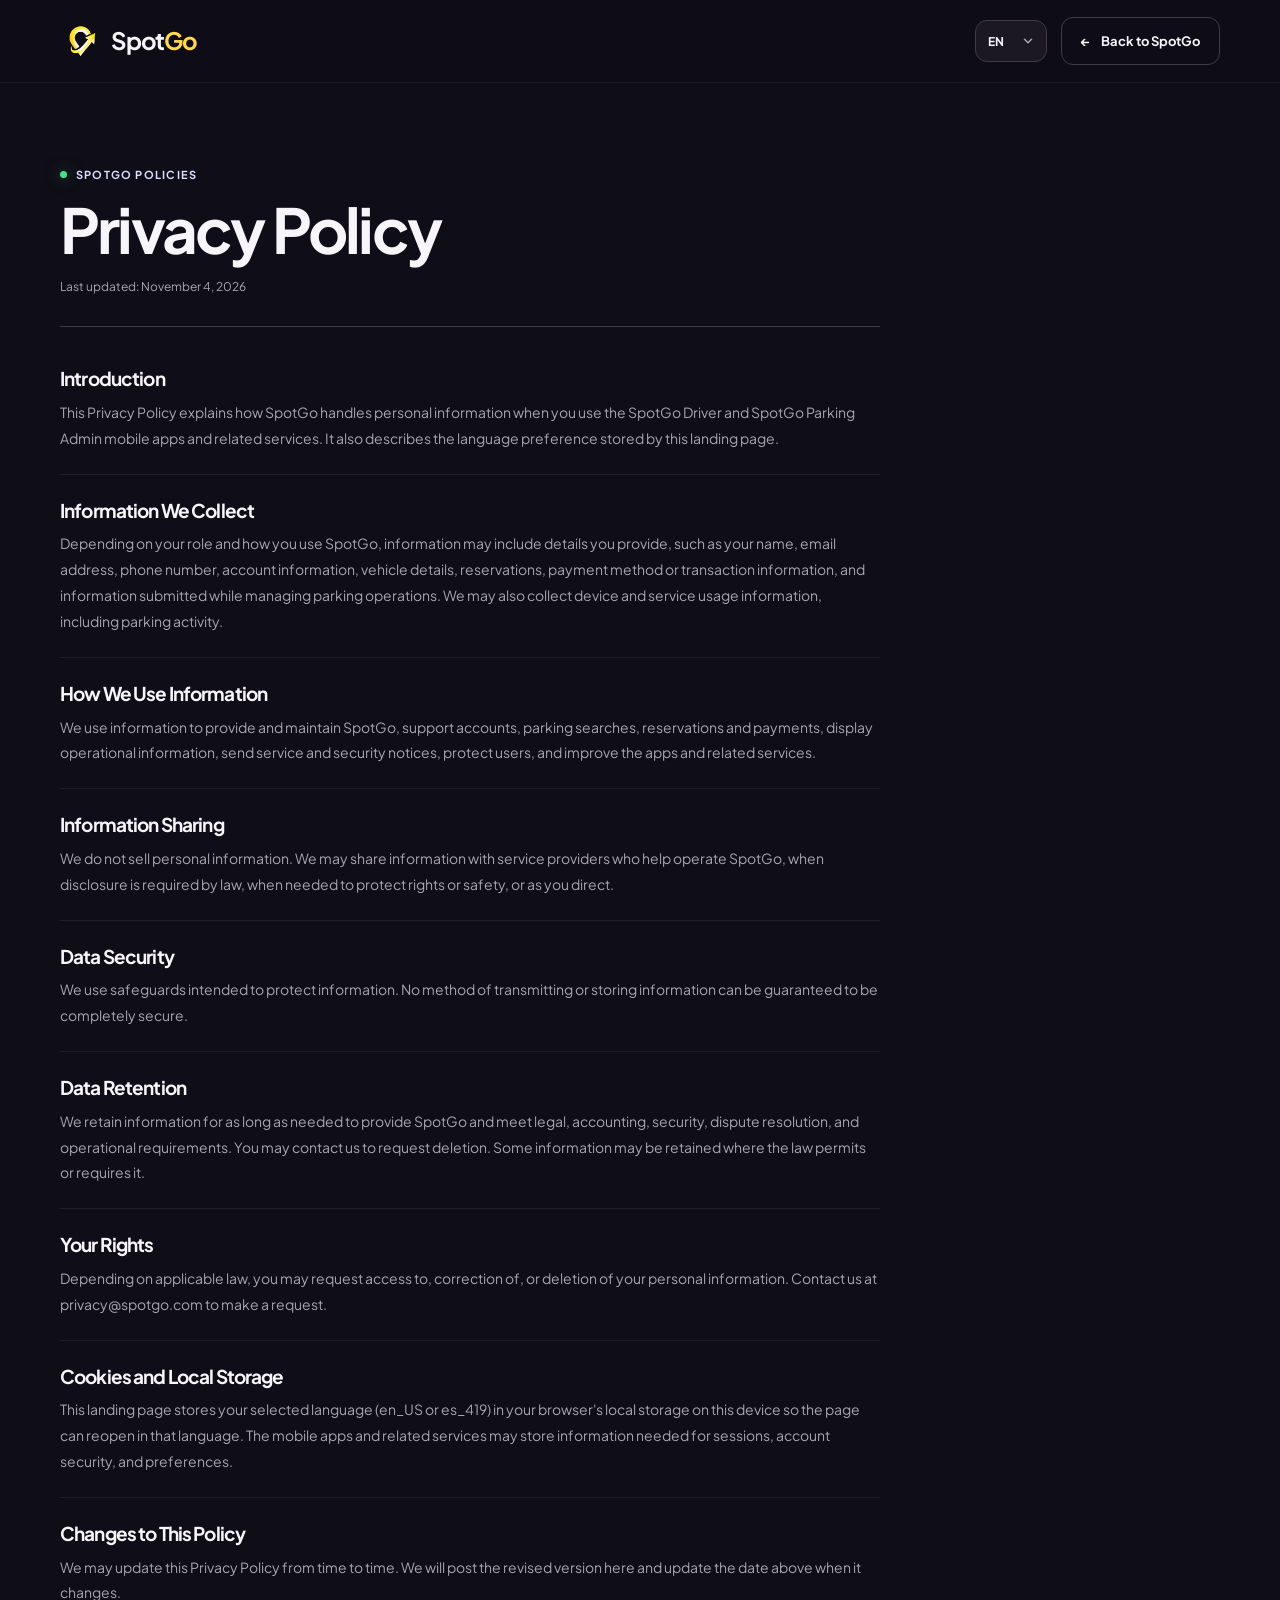
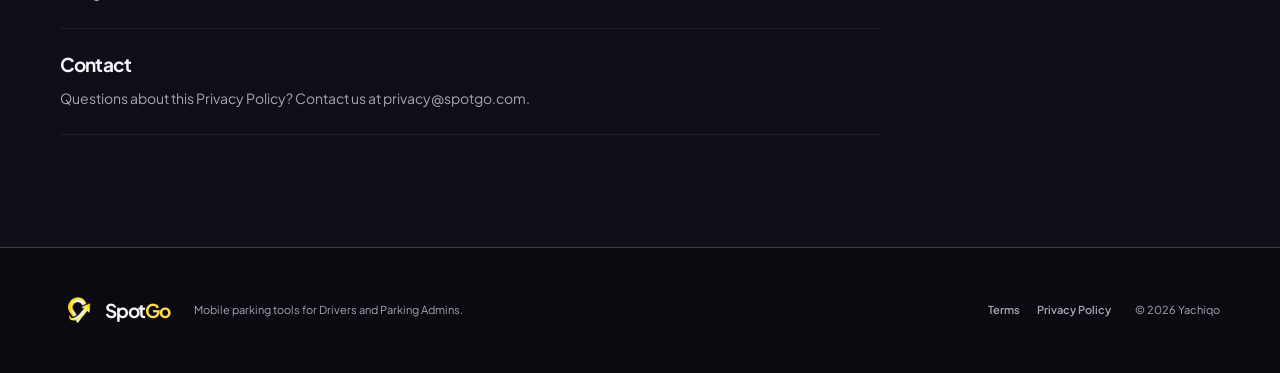
==== privacy-policy/index.html @ d6d94705 "feat: redesign SpotGo Landing Page for mobile apps" ====
<!doctype html>
<html lang="en-US" data-site-root="../" data-page-title="privacy.pageTitle" data-page-description="privacy.description">
  <head>
    <meta charset="UTF-8" />
    <meta name="viewport" content="width=device-width, initial-scale=1.0" />
    <meta name="theme-color" content="#0f0d17" />
    <meta name="description" content="Learn how SpotGo handles personal information across its mobile apps and landing page." />
    <title>SpotGo · Privacy Policy</title>
    <link rel="icon" type="image/png" href="../assets/spotgo-logo-w-bg.png" />
    <link rel="stylesheet" href="../styles.css" />
    <script src="../main.js" defer></script>
  </head>
  <body>
    <header class="site-header">
      <nav class="nav-shell page-width legal-nav" aria-label="Main navigation" data-i18n-aria-label="accessibility.navigation">
        <a class="brand" href="../" aria-label="SpotGo home" data-i18n-aria-label="accessibility.home">
          <img src="../assets/spotgo-logo.png" alt="" width="42" height="42" />
          <span>Spot<span class="brand-accent">Go</span></span>
        </a>
        <div class="nav-actions">
          <div class="language-picker" id="languagePicker">
            <button id="languageSelect" class="language-select" type="button" aria-label="Choose language" aria-haspopup="listbox" aria-expanded="false" aria-controls="languageOptions" data-i18n-aria-label="accessibility.language">
              <span data-language-label>EN</span>
              <svg class="language-chevron" viewBox="0 0 16 16" aria-hidden="true"><path d="m4 6 4 4 4-4" /></svg>
            </button>
            <div class="language-options" id="languageOptions" role="listbox" aria-label="Choose language" data-i18n-aria-label="accessibility.language" hidden>
              <div class="language-option" id="language-option-en" role="option" data-locale="en_US" aria-selected="true" tabindex="-1">
                <span>English</span>
              </div>
              <div class="language-option" id="language-option-es" role="option" data-locale="es_419" aria-selected="false" tabindex="-1">
                <span>Español</span>
              </div>
            </div>
          </div>
          <a class="button button-quiet legal-back" href="../">
            <span aria-hidden="true">←</span><span data-i18n="legal.back">Back to SpotGo</span>
          </a>
        </div>
      </nav>
    </header>

    <main class="legal-main page-width" id="main">
      <div class="legal-intro">
        <p class="eyebrow"><span class="eyebrow-dot"></span><span data-i18n="legal.eyebrow">SpotGo policies</span></p>
        <h1 data-i18n="privacy.heading">Privacy Policy</h1>
        <p class="legal-updated" data-i18n="privacy.updated">Last updated: November 4, 2026</p>
      </div>

      <article class="legal-document">
        <section>
          <h2 data-i18n="privacy.intro.heading">Introduction</h2>
          <p data-i18n="privacy.intro.body">This Privacy Policy explains how SpotGo handles personal information when you use the SpotGo Driver and SpotGo Parking Admin mobile apps and related services. It also describes the language preference stored by this landing page.</p>
        </section>
        <section>
          <h2 data-i18n="privacy.collect.heading">Information We Collect</h2>
          <p data-i18n="privacy.collect.body">Depending on your role and how you use SpotGo, information may include details you provide, such as your name, email address, phone number, account information, vehicle details, reservations, payment method or transaction information, and information submitted while managing parking operations. We may also collect device and service usage information, including parking activity.</p>
        </section>
        <section>
          <h2 data-i18n="privacy.use.heading">How We Use Information</h2>
          <p data-i18n="privacy.use.body">We use information to provide and maintain SpotGo, support accounts, parking searches, reservations and payments, display operational information, send service and security notices, protect users, and improve the apps and related services.</p>
        </section>
        <section>
          <h2 data-i18n="privacy.share.heading">Information Sharing</h2>
          <p data-i18n="privacy.share.body">We do not sell personal information. We may share information with service providers who help operate SpotGo, when disclosure is required by law, when needed to protect rights or safety, or as you direct.</p>
        </section>
        <section>
          <h2 data-i18n="privacy.security.heading">Data Security</h2>
          <p data-i18n="privacy.security.body">We use safeguards intended to protect information. No method of transmitting or storing information can be guaranteed to be completely secure.</p>
        </section>
        <section>
          <h2 data-i18n="privacy.retention.heading">Data Retention</h2>
          <p data-i18n="privacy.retention.body">We retain information for as long as needed to provide SpotGo and meet legal, accounting, security, dispute resolution, and operational requirements. You may contact us to request deletion. Some information may be retained where the law permits or requires it.</p>
        </section>
        <section>
          <h2 data-i18n="privacy.rights.heading">Your Rights</h2>
          <p data-i18n="privacy.rights.body">Depending on applicable law, you may request access to, correction of, or deletion of your personal information. Contact us at privacy@spotgo.com to make a request.</p>
        </section>
        <section>
          <h2 data-i18n="privacy.storage.heading">Cookies and Local Storage</h2>
          <p data-i18n="privacy.storage.body">This landing page stores your selected language (en_US or es_419) in your browser's local storage on this device so the page can reopen in that language. The mobile apps and related services may store information needed for sessions, account security, and preferences.</p>
        </section>
        <section>
          <h2 data-i18n="privacy.changes.heading">Changes to This Policy</h2>
          <p data-i18n="privacy.changes.body">We may update this Privacy Policy from time to time. We will post the revised version here and update the date above when it changes.</p>
        </section>
        <section>
          <h2 data-i18n="privacy.contact.heading">Contact</h2>
          <p data-i18n="privacy.contact.body">Questions about this Privacy Policy? Contact us at privacy@spotgo.com.</p>
        </section>
      </article>
    </main>

    <footer class="legal-footer">
      <div class="page-width legal-footer-inner">
        <a class="brand footer-brand" href="../" aria-label="SpotGo home" data-i18n-aria-label="accessibility.home">
          <img src="../assets/spotgo-logo.png" alt="" width="36" height="36" />
          <span>Spot<span class="brand-accent">Go</span></span>
        </a>
        <p data-i18n="footer.tagline">Mobile parking tools for Drivers and Parking Admins.</p>
        <div class="legal-footer-links">
          <a href="../terms/" data-i18n="footer.terms">Terms</a>
          <a href="../privacy-policy/" data-i18n="footer.privacy">Privacy Policy</a>
        </div>
        <small data-i18n="footer.copyright">© 2026 Yachiqo</small>
      </div>
    </footer>
  </body>
</html>
---- styles.css ----
@font-face {
  font-family: "Plus Jakarta Sans";
  src: url("assets/plus-jakarta-sans.ttf") format("truetype");
  font-style: normal;
  font-weight: 400 700;
  font-display: swap;
}

:root {
  color-scheme: dark;
  font-family: "Plus Jakarta Sans", "Segoe UI", sans-serif;
  font-synthesis: none;
  text-rendering: optimizeLegibility;
  --background: #0f0d17;
  --surface: #1b1823;
  --surface-raised: #211e2a;
  --surface-soft: #262335;
  --accent: #ffd84d;
  --accent-ink: #181300;
  --green: #44e38b;
  --coral: #ff5d68;
  --text: #f7f5fa;
  --muted: #a8a4b3;
  --supporting: #dbe0ff;
  --outline: #403b4b;
  --accent-container: #3b3420;
  --page-width: 1160px;
}

* {
  box-sizing: border-box;
}

html {
  min-width: 320px;
  scroll-behavior: smooth;
  scroll-padding-top: 92px;
}

body {
  min-width: 320px;
  margin: 0;
  background: var(--background);
  color: var(--text);
  font-size: 16px;
  line-height: 1.65;
}

body,
button,
select {
  font-family: "Plus Jakarta Sans", "Segoe UI", sans-serif;
}

button,
select,
a {
  -webkit-tap-highlight-color: transparent;
}

button,
select {
  color: inherit;
}

a {
  color: inherit;
  text-decoration: none;
}

button:focus-visible,
select:focus-visible,
a:focus-visible,
summary:focus-visible {
  outline: 3px solid var(--accent);
  outline-offset: 4px;
}

img {
  display: block;
  max-width: 100%;
}

.page-width {
  width: min(var(--page-width), calc(100% - 64px));
  margin-inline: auto;
}

.visually-hidden,
.skip-link:not(:focus) {
  position: absolute;
  width: 1px;
  height: 1px;
  overflow: hidden;
  clip: rect(0, 0, 0, 0);
  white-space: nowrap;
  clip-path: inset(50%);
}

.skip-link:focus {
  position: fixed;
  z-index: 20;
  top: 12px;
  left: 12px;
  padding: 10px 14px;
  border-radius: 10px;
  background: var(--accent);
  color: var(--accent-ink);
}

.site-header {
  position: sticky;
  z-index: 10;
  top: 0;
  border-bottom: 1px solid rgb(255 255 255 / 5%);
  background: rgb(15 13 23 / 88%);
  backdrop-filter: blur(18px);
}

.nav-shell {
  display: flex;
  min-height: 82px;
  align-items: center;
  justify-content: space-between;
  gap: 24px;
}

.brand {
  display: inline-flex;
  flex: 0 0 auto;
  align-items: center;
  gap: 9px;
  font-size: 24px;
  font-weight: 700;
  letter-spacing: -1.2px;
}

.brand img {
  width: 42px;
  height: 42px;
  object-fit: contain;
}

.brand-accent {
  color: var(--accent);
}

.nav-links {
  display: flex;
  align-items: center;
  gap: clamp(18px, 2.5vw, 34px);
  margin: 0;
  padding: 0;
  list-style: none;
}

.nav-links a {
  color: var(--muted);
  font-size: 13px;
  font-weight: 600;
  transition: color 160ms ease;
}

.nav-links a:hover,
.footer-links a:hover {
  color: var(--accent);
}

.nav-actions {
  display: flex;
  flex: 0 0 auto;
  align-items: center;
  gap: 14px;
}

.language-picker {
  position: relative;
  z-index: 12;
}

.language-select {
  display: inline-flex;
  min-width: 72px;
  min-height: 42px;
  align-items: center;
  justify-content: space-between;
  gap: 12px;
  padding: 8px 11px 8px 12px;
  border: 1px solid var(--outline);
  border-radius: 12px;
  background: var(--surface);
  color: var(--text);
  font-size: 12px;
  font-weight: 700;
  cursor: pointer;
  transition: border-color 160ms ease, background-color 160ms ease, box-shadow 160ms ease;
}

.language-select:hover,
.language-select[aria-expanded="true"] {
  border-color: var(--accent);
  background: var(--surface-raised);
}

.language-select:focus-visible {
  border-color: var(--accent);
  box-shadow: 0 0 0 3px rgb(255 216 77 / 16%);
}

.language-chevron {
  width: 14px;
  height: 14px;
  flex: 0 0 auto;
  fill: none;
  stroke: var(--muted);
  stroke-linecap: round;
  stroke-linejoin: round;
  stroke-width: 1.8;
  transition: color 160ms ease, transform 160ms ease;
}

.language-select[aria-expanded="true"] .language-chevron {
  transform: rotate(180deg);
  stroke: var(--accent);
}

.language-options[hidden] {
  display: none;
}

.language-options {
  position: absolute;
  top: calc(100% + 9px);
  left: 50%;
  z-index: 20;
  width: 128px;
  transform: translateX(-50%);
  margin: 0;
  padding: 8px;
  border: 1px solid var(--outline);
  border-radius: 14px;
  background: var(--surface-raised);
  box-shadow: 0 18px 48px rgb(0 0 0 / 48%);
}

.language-option {
  display: flex;
  min-height: 46px;
  align-items: center;
  justify-content: center;
  padding: 0 14px;
  border-radius: 9px;
  color: var(--muted);
  font-size: 14px;
  font-weight: 600;
  cursor: pointer;
  transition: background-color 140ms ease, color 140ms ease;
}

.language-option:hover,
.language-option:focus-visible {
  outline: none;
  background: var(--surface-soft);
  color: var(--text);
}

.language-option[aria-selected="true"] {
  background: var(--accent-container);
  color: var(--accent);
}

.language-option:focus-visible {
  outline: 2px solid var(--accent);
  outline-offset: 2px;
}

.button {
  display: inline-flex;
  min-height: 48px;
  align-items: center;
  justify-content: center;
  gap: 10px;
  padding: 12px 19px;
  border: 1px solid transparent;
  border-radius: 12px;
  font-size: 13px;
  font-weight: 700;
  line-height: 1.25;
  cursor: pointer;
  transition: transform 160ms ease, background-color 160ms ease, border-color 160ms ease;
}

.button:hover {
  transform: translateY(-2px);
}

.button-primary {
  background: var(--accent);
  color: var(--accent-ink);
}

.button-primary:hover {
  background: #ffe371;
}

.button-quiet {
  border-color: var(--outline);
  background: transparent;
  color: var(--text);
}

.button-quiet:hover {
  border-color: var(--muted);
  background: rgb(255 255 255 / 4%);
}

.button-dark {
  background: var(--background);
  color: var(--text);
}

.button-dark:hover {
  background: #25212d;
}

.menu-toggle,
.nav-mobile-action {
  display: none;
}

.hero {
  display: grid;
  min-height: 650px;
  grid-template-columns: minmax(0, 1fr) minmax(400px, 0.95fr);
  align-items: center;
  gap: 32px;
  padding-block: 62px 86px;
}

.hero-copy {
  position: relative;
  z-index: 1;
  padding-block: 30px;
}

.eyebrow {
  display: inline-flex;
  align-items: center;
  gap: 9px;
  margin: 0 0 20px;
  color: var(--supporting);
  font-size: 11px;
  font-weight: 700;
  letter-spacing: 0.11em;
  line-height: 1.4;
  text-transform: uppercase;
}

.eyebrow-dot {
  width: 7px;
  height: 7px;
  flex: 0 0 auto;
  border-radius: 50%;
  background: var(--green);
  box-shadow: 0 0 15px rgb(68 227 139 / 52%);
}

h1,
h2,
h3,
p {
  margin-top: 0;
}

h1,
h2,
h3 {
  letter-spacing: -0.045em;
}

.hero h1 {
  max-width: 720px;
  margin-bottom: 22px;
  font-size: clamp(48px, 6.4vw, 78px);
  font-weight: 700;
  line-height: 1.08;
}

.hero h1 em {
  color: var(--accent);
  font-style: normal;
}

.hero-description {
  max-width: 540px;
  margin-bottom: 28px;
  color: var(--muted);
  font-size: 16px;
  line-height: 1.8;
}

.hero-actions {
  display: flex;
  flex-wrap: wrap;
  gap: 12px;
}

.hero-note {
  display: flex;
  align-items: center;
  gap: 10px;
  margin-top: 38px;
  color: var(--muted);
  font-size: 12px;
}

.hero-note-icon {
  display: grid;
  width: 28px;
  height: 28px;
  place-items: center;
  border: 1px solid var(--outline);
  border-radius: 50%;
  color: var(--accent);
}

.hero-preview {
  position: relative;
  display: flex;
  min-height: 510px;
  align-items: center;
  justify-content: center;
  gap: 18px;
  isolation: isolate;
}

.preview-glow {
  position: absolute;
  z-index: -1;
  width: 390px;
  height: 390px;
  border-radius: 50%;
  background: radial-gradient(circle, rgb(255 216 77 / 12%), rgb(68 227 139 / 6%) 45%, transparent 72%);
  filter: blur(12px);
}

.phone-preview {
  position: relative;
  width: min(43%, 220px);
  margin: 0;
  padding: 7px;
  overflow: hidden;
  border: 1px solid #514a5d;
  border-radius: 31px;
  background: #09080e;
  box-shadow: 0 28px 70px rgb(0 0 0 / 42%);
}

.phone-preview img {
  width: 100%;
  aspect-ratio: 0.42;
  border-radius: 24px;
  object-fit: cover;
  object-position: top;
}

.phone-preview figcaption {
  position: absolute;
  right: 13px;
  bottom: 13px;
  left: 13px;
  padding: 8px 10px;
  border: 1px solid rgb(255 255 255 / 12%);
  border-radius: 10px;
  background: rgb(15 13 23 / 85%);
  color: var(--text);
  font-size: 11px;
  font-weight: 700;
  text-align: center;
  backdrop-filter: blur(8px);
}

.phone-preview-driver {
  transform: translateY(-7px) rotate(-5deg);
}

.phone-preview-admin {
  transform: translateY(43px) rotate(5deg);
}

.preview-orbit {
  position: absolute;
  z-index: -1;
  width: 12px;
  height: 12px;
  border: 3px solid var(--green);
  border-radius: 50%;
  box-shadow: 0 0 22px rgb(68 227 139 / 55%);
}

.preview-orbit-one {
  top: 80px;
  right: 14%;
}

.apps-section {
  padding-block: 104px 90px;
  border-block: 1px solid rgb(255 255 255 / 4%);
  background: var(--surface);
}

.section-heading {
  max-width: 720px;
  margin: 0 auto 42px;
  text-align: center;
}

.section-heading .eyebrow {
  margin-bottom: 14px;
}

.section-heading h2,
.dialog-content h2 {
  margin-bottom: 14px;
  font-size: clamp(32px, 4.4vw, 48px);
  line-height: 1.17;
}

.section-heading > p:last-child {
  max-width: 590px;
  margin: 0 auto;
  color: var(--muted);
  font-size: 15px;
}

.apps-grid {
  display: grid;
  grid-template-columns: repeat(2, minmax(0, 1fr));
  gap: 22px;
}

.app-card {
  display: grid;
  min-height: 480px;
  grid-template-columns: minmax(0, 1.08fr) minmax(165px, 0.8fr);
  overflow: hidden;
  border: 1px solid var(--outline);
  border-radius: 22px;
  background: var(--background);
}

.app-card-copy {
  z-index: 1;
  align-self: center;
  padding: 34px 0 34px 32px;
}

.role-label {
  display: inline-flex;
  margin-bottom: 13px;
  padding: 6px 10px;
  border: 1px solid rgb(255 216 77 / 25%);
  border-radius: 100px;
  background: var(--accent-container);
  color: var(--accent);
  font-size: 10px;
  font-weight: 700;
  letter-spacing: 0.06em;
  text-transform: uppercase;
}

.app-card-admin .role-label {
  border-color: rgb(68 227 139 / 22%);
  background: rgb(68 227 139 / 9%);
  color: var(--green);
}

.app-card h3 {
  margin-bottom: 12px;
  font-size: clamp(22px, 2.6vw, 30px);
  line-height: 1.2;
}

.app-card-copy > p {
  max-width: 360px;
  margin-bottom: 18px;
  color: var(--muted);
  font-size: 13px;
  line-height: 1.75;
}

.feature-list {
  display: grid;
  gap: 9px;
  margin: 0 0 23px;
  padding: 0;
  color: var(--supporting);
  font-size: 11px;
  list-style: none;
}

.feature-list li {
  display: flex;
  align-items: flex-start;
  gap: 9px;
}

.feature-list li::before {
  width: 6px;
  height: 6px;
  flex: 0 0 auto;
  margin-top: 7px;
  border-radius: 50%;
  background: var(--green);
  content: "";
}

.app-card-admin .feature-list li::before {
  background: var(--accent);
}

.store-button {
  display: inline-flex;
  min-height: 58px;
  align-items: center;
  gap: 10px;
  padding: 8px 12px;
  border: 1px solid #4d4855;
  border-radius: 12px;
  background: #15121b;
  color: var(--text);
  text-align: left;
}

.store-button:disabled {
  cursor: not-allowed;
  opacity: 0.58;
}

.play-mark {
  width: 22px;
  height: 22px;
  flex: 0 0 auto;
  filter: brightness(0) invert(1);
}

.store-copy {
  display: grid;
  gap: 0;
  line-height: 1.2;
}

.store-copy > span {
  color: var(--muted);
  font-size: 9px;
}

.store-copy strong {
  font-size: 12px;
  font-weight: 700;
}

.app-card-visual {
  display: flex;
  min-width: 0;
  align-items: flex-end;
  justify-content: center;
  align-self: stretch;
  padding-top: 28px;
  overflow: hidden;
  background: radial-gradient(ellipse at 50% 40%, rgb(255 216 77 / 11%), transparent 66%);
}

.app-card-admin .app-card-visual {
  background: radial-gradient(ellipse at 50% 40%, rgb(68 227 139 / 10%), transparent 66%);
}

.app-card-visual img {
  width: auto;
  max-width: 94%;
  height: 420px;
  border: 5px solid #09080e;
  border-bottom: 0;
  border-radius: 25px 25px 0 0;
  object-fit: cover;
  object-position: top;
  box-shadow: 0 0 0 1px #554f60, 0 16px 45px rgb(0 0 0 / 42%);
}

.store-note {
  margin: 21px 0 0;
  color: var(--muted);
  font-size: 11px;
  text-align: center;
}

.how-section {
  padding-block: 104px 112px;
}

.section-heading-left {
  max-width: 690px;
  margin-inline: 0;
  text-align: left;
}

.section-heading-left > p:last-child {
  margin-inline: 0;
}

.how-grid {
  display: grid;
  grid-template-columns: repeat(3, minmax(0, 1fr));
  gap: 16px;
  margin-top: 37px;
}

.how-card {
  min-height: 212px;
  padding: 25px 24px;
  border: 1px solid var(--outline);
  border-radius: 18px;
  background: linear-gradient(145deg, var(--surface), rgb(27 24 35 / 50%));
}

.step-number {
  display: grid;
  width: 38px;
  height: 38px;
  margin-bottom: 22px;
  place-items: center;
  border: 1px solid rgb(255 216 77 / 28%);
  border-radius: 12px;
  background: var(--accent-container);
  color: var(--accent);
  font-size: 11px;
  font-weight: 700;
}

.how-card h3 {
  margin-bottom: 8px;
  font-size: 17px;
}

.how-card p {
  margin: 0;
  color: var(--muted);
  font-size: 12px;
  line-height: 1.75;
}

.product-section {
  padding-block: 96px;
  border-block: 1px solid rgb(255 255 255 / 4%);
  background: var(--surface);
}

.team-section {
  padding-block: 96px;
}

.video-embed {
  position: relative;
  width: min(100%, 960px);
  aspect-ratio: 16 / 9;
  margin-inline: auto;
  overflow: hidden;
  border: 1px solid var(--outline);
  border-radius: 22px;
  background:
    radial-gradient(ellipse at 50% 42%, rgb(255 216 77 / 9%), transparent 49%),
    linear-gradient(145deg, #211e2a, #111019 72%);
  box-shadow: 0 24px 70px rgb(0 0 0 / 26%);
}

.video-embed iframe {
  display: block;
  width: 100%;
  height: 100%;
  border: 0;
  background: #09080e;
}

.video-embed iframe[hidden] {
  display: none;
}

.video-placeholder {
  position: absolute;
  inset: 0;
  display: grid;
  align-content: center;
  justify-items: center;
  gap: 14px;
  color: var(--supporting);
}

.video-placeholder-icon {
  display: grid;
  width: 62px;
  height: 62px;
  place-items: center;
  border: 1px solid rgb(255 216 77 / 35%);
  border-radius: 50%;
  background: rgb(255 216 77 / 10%);
  color: var(--accent);
}

.video-placeholder-icon svg {
  width: 23px;
  height: 23px;
  fill: currentColor;
}

.video-placeholder-label {
  color: var(--muted);
  font-size: 12px;
  font-weight: 600;
  letter-spacing: 0.02em;
}

.video-embed.has-video .video-placeholder {
  display: none;
}

.team-grid {
  display: grid;
  grid-template-columns: repeat(6, minmax(0, 1fr));
  gap: 18px;
}

.team-card {
  grid-column: span 2;
  min-width: 0;
  overflow: hidden;
  border: 1px solid var(--outline);
  border-radius: 18px;
  background: var(--surface-raised);
}

.team-card:nth-child(4) {
  grid-column: 2 / span 2;
}

.team-card:nth-child(5) {
  grid-column: 4 / span 2;
}

.team-photo-wrap {
  display: grid;
  place-items: center;
  aspect-ratio: 4 / 3;
  overflow: hidden;
  background: var(--surface-raised);
}

.team-photo {
  width: min(184px, 60%);
  height: auto;
  aspect-ratio: 1;
  object-fit: cover;
  object-position: center 35%;
  border: 4px solid var(--accent);
  border-radius: 50%;
}

.team-card-content {
  display: flex;
  min-height: 225px;
  flex-direction: column;
  align-items: flex-start;
  padding: 20px;
}

.team-role {
  margin: 0 0 7px;
  color: var(--green);
  font-size: 9px;
  font-weight: 700;
  letter-spacing: 0.07em;
  line-height: 1.45;
  text-transform: uppercase;
}

.team-name {
  margin: 0 0 9px;
  font-size: clamp(16px, 1.7vw, 20px);
  line-height: 1.35;
}

.team-bio {
  margin: 0 0 15px;
  color: var(--muted);
  font-size: 11px;
  line-height: 1.75;
}

.team-tags {
  display: flex;
  flex-wrap: wrap;
  gap: 6px;
  margin: auto 0 0;
  padding: 0;
  list-style: none;
}

.team-tags li {
  padding: 4px 8px;
  border: 1px solid var(--outline);
  border-radius: 100px;
  color: var(--supporting);
  font-size: 9px;
  font-weight: 600;
  line-height: 1.4;
}

.team-video {
  margin-top: 72px;
}

.team-video-heading {
  max-width: 660px;
  margin: 0 auto 26px;
  text-align: center;
}

.team-video-heading h3 {
  margin-bottom: 7px;
  font-size: clamp(22px, 3vw, 30px);
}

.team-video-heading p {
  margin: 0;
  color: var(--muted);
  font-size: 13px;
}

.faq-section {
  padding-block: 92px;
  border-block: 1px solid rgb(255 255 255 / 4%);
  background: var(--surface);
}

.faq-layout {
  display: grid;
  grid-template-columns: minmax(250px, 0.78fr) minmax(0, 1fr);
  align-items: start;
  gap: clamp(40px, 8vw, 110px);
}

.faq-layout .section-heading {
  margin-bottom: 0;
}

.faq-list {
  border-top: 1px solid var(--outline);
}

.faq-item {
  border-bottom: 1px solid var(--outline);
}

.faq-item summary {
  position: relative;
  padding: 20px 42px 20px 0;
  font-size: 14px;
  font-weight: 700;
  cursor: pointer;
  list-style: none;
}

.faq-item summary::-webkit-details-marker {
  display: none;
}

.faq-item summary::after {
  position: absolute;
  top: 50%;
  right: 5px;
  color: var(--accent);
  font-size: 22px;
  font-weight: 400;
  content: "+";
  transform: translateY(-50%);
}

.faq-item[open] summary::after {
  content: "−";
}

.faq-item p {
  max-width: 650px;
  margin: -3px 0 20px;
  color: var(--muted);
  font-size: 13px;
  line-height: 1.8;
}

.site-footer {
  border-top: 1px solid var(--outline);
  background: #0b0a11;
}

.legal-main {
  padding-block: 76px 112px;
}

.legal-intro {
  max-width: 820px;
  margin-bottom: 38px;
  padding-bottom: 30px;
  border-bottom: 1px solid var(--outline);
}

.legal-intro .eyebrow {
  margin-bottom: 13px;
}

.legal-intro h1 {
  margin-bottom: 12px;
  font-size: clamp(40px, 6vw, 62px);
  line-height: 1.12;
}

.legal-updated {
  margin: 0;
  color: var(--muted);
  font-size: 12px;
}

.legal-document {
  max-width: 820px;
}

.legal-document section {
  padding-block: 22px;
  border-bottom: 1px solid rgb(255 255 255 / 7%);
}

.legal-document section:first-child {
  padding-top: 0;
}

.legal-document h2 {
  margin-bottom: 8px;
  color: var(--text);
  font-size: 19px;
  line-height: 1.4;
}

.legal-document p {
  margin: 0;
  color: var(--muted);
  font-size: 14px;
  line-height: 1.85;
}

.legal-document a {
  color: var(--accent);
  text-decoration: underline;
  text-underline-offset: 3px;
}

.legal-document a:hover {
  color: #ffe99a;
}

.legal-footer {
  border-top: 1px solid var(--outline);
  background: #0b0a11;
}

.legal-footer-inner {
  display: grid;
  min-height: 125px;
  grid-template-columns: auto 1fr auto auto;
  align-items: center;
  gap: 24px;
}

.legal-footer-inner > p,
.legal-footer-inner small {
  margin: 0;
  color: var(--muted);
  font-size: 11px;
}

.legal-footer-links {
  display: flex;
  gap: 17px;
  color: var(--muted);
  font-size: 11px;
  font-weight: 600;
}

.legal-footer-links a:hover {
  color: var(--accent);
}

.footer-content {
  display: grid;
  min-height: 136px;
  grid-template-columns: auto 1fr auto auto;
  align-items: center;
  gap: 28px;
}

.footer-brand {
  font-size: 19px;
}

.footer-brand img {
  width: 36px;
  height: 36px;
}

.footer-content > p,
.footer-content small {
  margin: 0;
  color: var(--muted);
  font-size: 11px;
}

.footer-links {
  display: flex;
  gap: 18px;
  color: var(--muted);
  font-size: 11px;
  font-weight: 600;
}

.apps-dialog {
  width: min(740px, calc(100% - 32px));
  max-width: none;
  max-height: min(90vh, 760px);
  padding: 0;
  overflow: auto;
  border: 1px solid #514a5d;
  border-radius: 24px;
  background: var(--surface);
  color: var(--text);
  box-shadow: 0 30px 100px rgb(0 0 0 / 65%);
}

.apps-dialog::backdrop {
  background: rgb(5 4 9 / 78%);
  backdrop-filter: blur(7px);
}

.dialog-content {
  position: relative;
  padding: clamp(26px, 5vw, 46px);
}

.dialog-close {
  position: absolute;
  top: 18px;
  right: 18px;
  display: flex;
  width: 40px;
  height: 40px;
  align-items: center;
  justify-content: center;
  padding: 0;
  border: 1px solid var(--outline);
  border-radius: 50%;
  background: var(--background);
  color: var(--text);
  cursor: pointer;
}

.dialog-close svg {
  display: block;
  width: 16px;
  height: 16px;
  fill: none;
  stroke: currentColor;
  stroke-linecap: round;
  stroke-width: 1.8;
}

.dialog-content > .eyebrow {
  margin-bottom: 13px;
}

.dialog-content h2 {
  max-width: 570px;
  margin-right: 34px;
  font-size: clamp(28px, 4vw, 38px);
}

.dialog-description {
  max-width: 570px;
  margin-bottom: 25px;
  color: var(--muted);
  font-size: 13px;
}

.dialog-apps {
  display: grid;
  grid-template-columns: repeat(2, minmax(0, 1fr));
  gap: 14px;
}

.dialog-app-card {
  padding: 20px;
  border: 1px solid var(--outline);
  border-radius: 17px;
  background: var(--background);
}

.dialog-app-icon {
  display: grid;
  width: 38px;
  height: 38px;
  margin-bottom: 15px;
  place-items: center;
  border-radius: 12px;
  background: var(--accent);
  color: var(--accent-ink);
  font-size: 15px;
  font-weight: 700;
}

.dialog-app-icon-admin {
  background: var(--green);
}

.dialog-app-card h3 {
  margin-bottom: 6px;
  font-size: 17px;
}

.dialog-app-card p {
  min-height: 42px;
  margin-bottom: 16px;
  color: var(--muted);
  font-size: 11px;
  line-height: 1.65;
}

.dialog-app-card .store-button {
  width: 100%;
  justify-content: flex-start;
}

@media (max-width: 1020px) {
  .nav-shell {
    gap: 18px;
  }

  .brand {
    font-size: 21px;
  }

  .brand img {
    width: 38px;
    height: 38px;
  }

  .nav-links {
    gap: 17px;
  }

  .nav-links a {
    font-size: 12px;
  }

  .hero {
    grid-template-columns: minmax(0, 1fr) minmax(330px, 0.85fr);
  }

  .app-card {
    grid-template-columns: minmax(0, 1fr) minmax(135px, 0.72fr);
  }

  .app-card-copy {
    padding-left: 24px;
  }

  .app-card-visual img {
    height: 390px;
  }

  .footer-content {
    grid-template-columns: auto 1fr auto;
    gap: 18px;
  }

  .footer-content small {
    grid-column: 2 / 4;
    align-self: start;
    margin-top: -30px;
  }

  .legal-footer-inner {
    grid-template-columns: auto 1fr auto;
    gap: 18px;
  }

  .legal-footer-inner small {
    grid-column: 2 / 4;
    align-self: start;
    margin-top: -28px;
  }
}

@media (max-width: 900px) {
  .nav-shell {
    position: relative;
    min-height: 72px;
  }

  .nav-links {
    position: absolute;
    top: calc(100% + 1px);
    right: 0;
    left: 0;
    display: none;
    align-items: stretch;
    gap: 0;
    padding: 8px 20px 18px;
    border-bottom: 1px solid var(--outline);
    background: var(--background);
    box-shadow: 0 18px 30px rgb(0 0 0 / 28%);
  }

  .nav-links.is-open {
    display: flex;
    flex-direction: column;
  }

  .nav-links li:not(.nav-mobile-action) {
    border-bottom: 1px solid rgb(255 255 255 / 6%);
  }

  .nav-links a {
    display: block;
    padding: 13px 2px;
    font-size: 14px;
  }

  .nav-mobile-action {
    display: block;
    padding-top: 15px;
  }

  .nav-mobile-action .button {
    width: 100%;
  }

  .nav-open-button {
    display: none;
  }

  .menu-toggle {
    display: grid;
    width: 42px;
    height: 42px;
    align-content: center;
    justify-items: center;
    gap: 5px;
    padding: 8px;
    border: 1px solid var(--outline);
    border-radius: 11px;
    background: var(--surface);
    cursor: pointer;
  }

  .menu-toggle span {
    width: 17px;
    height: 2px;
    border-radius: 2px;
    background: var(--text);
    transition: transform 160ms ease, opacity 160ms ease;
  }

  .menu-toggle[aria-expanded="true"] span:first-child {
    transform: translateY(7px) rotate(45deg);
  }

  .menu-toggle[aria-expanded="true"] span:nth-child(2) {
    opacity: 0;
  }

  .menu-toggle[aria-expanded="true"] span:last-child {
    transform: translateY(-7px) rotate(-45deg);
  }
}

@media (max-width: 800px) {
  .page-width {
    width: min(var(--page-width), calc(100% - 40px));
  }

  .nav-shell {
    min-height: 72px;
  }

  .nav-links {
    position: absolute;
    top: calc(100% + 1px);
    right: 0;
    left: 0;
    display: none;
    align-items: stretch;
    gap: 0;
    padding: 8px 20px 18px;
    border-bottom: 1px solid var(--outline);
    background: var(--background);
    box-shadow: 0 18px 30px rgb(0 0 0 / 28%);
  }

  .nav-links.is-open {
    display: flex;
    flex-direction: column;
  }

  .nav-links li:not(.nav-mobile-action) {
    border-bottom: 1px solid rgb(255 255 255 / 6%);
  }

  .nav-links a {
    display: block;
    padding: 13px 2px;
    font-size: 14px;
  }

  .nav-mobile-action {
    display: block;
    padding-top: 15px;
  }

  .nav-mobile-action .button {
    width: 100%;
  }

  .nav-open-button {
    display: none;
  }

  .menu-toggle {
    display: grid;
    width: 42px;
    height: 42px;
    align-content: center;
    justify-items: center;
    gap: 5px;
    padding: 8px;
    border: 1px solid var(--outline);
    border-radius: 11px;
    background: var(--surface);
    cursor: pointer;
  }

  .menu-toggle span {
    width: 17px;
    height: 2px;
    border-radius: 2px;
    background: var(--text);
    transition: transform 160ms ease, opacity 160ms ease;
  }

  .menu-toggle[aria-expanded="true"] span:first-child {
    transform: translateY(7px) rotate(45deg);
  }

  .menu-toggle[aria-expanded="true"] span:nth-child(2) {
    opacity: 0;
  }

  .menu-toggle[aria-expanded="true"] span:last-child {
    transform: translateY(-7px) rotate(-45deg);
  }

  .hero {
    min-height: unset;
    grid-template-columns: minmax(0, 1fr) minmax(280px, 0.82fr);
    gap: 8px;
    padding-block: 65px 72px;
  }

  .hero h1 {
    font-size: clamp(44px, 7vw, 61px);
  }

  .hero-preview {
    min-height: 420px;
    gap: 10px;
  }

  .phone-preview {
    width: min(45%, 175px);
    padding: 5px;
    border-radius: 25px;
  }

  .phone-preview img {
    border-radius: 20px;
  }

  .phone-preview-admin {
    transform: translateY(30px) rotate(5deg);
  }

  .apps-grid {
    grid-template-columns: 1fr;
  }

  .app-card {
    min-height: 440px;
    grid-template-columns: minmax(0, 1fr) minmax(200px, 0.8fr);
  }

  .app-card-copy {
    padding: 30px;
  }

  .app-card-visual img {
    height: 390px;
  }

  .how-grid {
    gap: 12px;
  }

  .how-card {
    padding: 20px 18px;
  }

  .product-section,
  .team-section {
    padding-block: 78px;
  }

  .team-grid {
    grid-template-columns: repeat(2, minmax(0, 1fr));
  }

  .team-card {
    grid-column: auto;
  }

  .team-card:nth-child(4),
  .team-card:nth-child(5) {
    grid-column: auto;
  }

  .team-card:last-child {
    grid-column: 1 / -1;
    width: calc(50% - 6px);
    justify-self: center;
  }

  .team-card-content {
    min-height: 238px;
  }

  .faq-layout {
    grid-template-columns: minmax(0, 0.7fr) minmax(0, 1fr);
    gap: 40px;
  }
}

@media (max-width: 620px) {
  .page-width {
    width: min(var(--page-width), calc(100% - 36px));
  }

  .brand {
    gap: 7px;
    font-size: 20px;
  }

  .brand img {
    width: 35px;
    height: 35px;
  }

  .nav-shell {
    min-height: 68px;
  }

  .nav-actions {
    gap: 9px;
  }

  .language-select {
    min-width: 64px;
    min-height: 40px;
    gap: 9px;
    padding-inline: 9px;
  }

  .hero {
    grid-template-columns: 1fr;
    gap: 0;
    padding-top: 47px;
    padding-bottom: 58px;
  }

  .hero-copy {
    padding-block: 0;
  }

  .hero .eyebrow {
    margin-bottom: 17px;
    font-size: 9px;
  }

  .hero h1 {
    max-width: 520px;
    margin-bottom: 16px;
    font-size: clamp(42px, 12vw, 59px);
  }

  .hero-description {
    margin-bottom: 22px;
    font-size: 14px;
  }

  .hero-actions {
    align-items: stretch;
  }

  .hero-actions .button {
    min-height: 46px;
    padding-inline: 14px;
    font-size: 11px;
  }

  .hero-note {
    margin-top: 24px;
    font-size: 10px;
  }

  .hero-preview {
    min-height: 355px;
    margin: 4px -4px -4px;
  }

  .phone-preview {
    width: min(39%, 164px);
    padding: 5px;
    border-radius: 24px;
  }

  .phone-preview-admin {
    transform: translateY(29px) rotate(5deg);
  }

  .phone-preview figcaption {
    right: 9px;
    bottom: 9px;
    left: 9px;
    padding: 6px 5px;
    font-size: 9px;
  }

  .apps-section,
  .how-section,
  .product-section,
  .team-section {
    padding-block: 72px;
  }

  .section-heading {
    margin-bottom: 30px;
  }

  .section-heading h2 {
    font-size: 33px;
  }

  .section-heading > p:last-child {
    font-size: 13px;
  }

  .app-card {
    min-height: auto;
    grid-template-columns: 1fr;
  }

  .app-card-copy {
    padding: 26px 24px 22px;
  }

  .app-card h3 {
    font-size: 27px;
  }

  .app-card-copy > p {
    max-width: none;
  }

  .feature-list {
    font-size: 11px;
  }

  .app-card-visual {
    height: 302px;
    padding-top: 19px;
  }

  .app-card-visual img {
    height: 350px;
    max-width: 72%;
  }

  .store-note {
    max-width: 300px;
    margin-inline: auto;
    line-height: 1.6;
  }

  .how-grid {
    grid-template-columns: 1fr;
    gap: 11px;
    margin-top: 29px;
  }

  .how-card {
    min-height: 0;
    padding: 20px;
  }

  .video-embed {
    border-radius: 16px;
  }

  .video-placeholder-icon {
    width: 52px;
    height: 52px;
  }

  .video-placeholder-label {
    font-size: 10px;
  }

  .team-grid {
    grid-template-columns: 1fr;
    gap: 14px;
  }

  .team-card:last-child {
    grid-column: auto;
    width: auto;
  }

  .team-photo-wrap {
    aspect-ratio: 16 / 10;
  }

  .team-card-content {
    min-height: 0;
    padding: 20px;
  }

  .team-name {
    font-size: 19px;
  }

  .team-bio {
    font-size: 12px;
  }

  .team-video {
    margin-top: 50px;
  }

  .step-number {
    margin-bottom: 15px;
  }

  .faq-section {
    padding-block: 70px;
  }

  .faq-layout {
    grid-template-columns: 1fr;
    gap: 25px;
  }

  .faq-item summary {
    padding-block: 17px;
    font-size: 13px;
  }

  .footer-content {
    grid-template-columns: 1fr auto;
    gap: 15px;
    padding-block: 24px;
  }

  .footer-content > p {
    grid-column: 1 / -1;
    grid-row: 2;
  }

  .footer-links {
    grid-column: 1 / -1;
    grid-row: 3;
    flex-wrap: wrap;
    gap: 17px;
  }

  .footer-content small {
    grid-column: 1 / -1;
    grid-row: 4;
    margin: 0;
  }

  .legal-main {
    padding-block: 52px 76px;
  }

  .legal-intro {
    margin-bottom: 25px;
    padding-bottom: 23px;
  }

  .legal-document section {
    padding-block: 19px;
  }

  .legal-document h2 {
    font-size: 17px;
  }

  .legal-document p {
    font-size: 13px;
    line-height: 1.8;
  }

  .legal-nav .nav-actions {
    gap: 8px;
  }

  .legal-back {
    min-height: 40px;
    gap: 6px;
    padding: 9px 10px;
    font-size: 10px;
  }

  .legal-footer-inner {
    grid-template-columns: 1fr auto;
    gap: 14px;
    padding-block: 22px;
  }

  .legal-footer-inner > p {
    grid-column: 1 / -1;
    grid-row: 2;
  }

  .legal-footer-links {
    grid-column: 1 / -1;
    grid-row: 3;
  }

  .legal-footer-inner small {
    grid-column: 1 / -1;
    grid-row: 4;
    margin: 0;
  }

  .apps-dialog {
    width: min(480px, calc(100% - 24px));
    border-radius: 19px;
  }

  .dialog-content {
    padding: 31px 20px 22px;
  }

  .dialog-close {
    top: 12px;
    right: 12px;
    width: 36px;
    height: 36px;
  }

  .dialog-content > .eyebrow {
    margin-right: 44px;
    font-size: 9px;
  }

  .dialog-content h2 {
    font-size: 29px;
  }

  .dialog-apps {
    grid-template-columns: 1fr;
  }

  .dialog-app-card {
    padding: 16px;
  }

  .dialog-app-card p {
    min-height: 0;
  }
}

@media (prefers-reduced-motion: reduce) {
  *,
  *::before,
  *::after {
    scroll-behavior: auto !important;
    transition-duration: 0.01ms !important;
    animation-duration: 0.01ms !important;
    animation-iteration-count: 1 !important;
  }
}
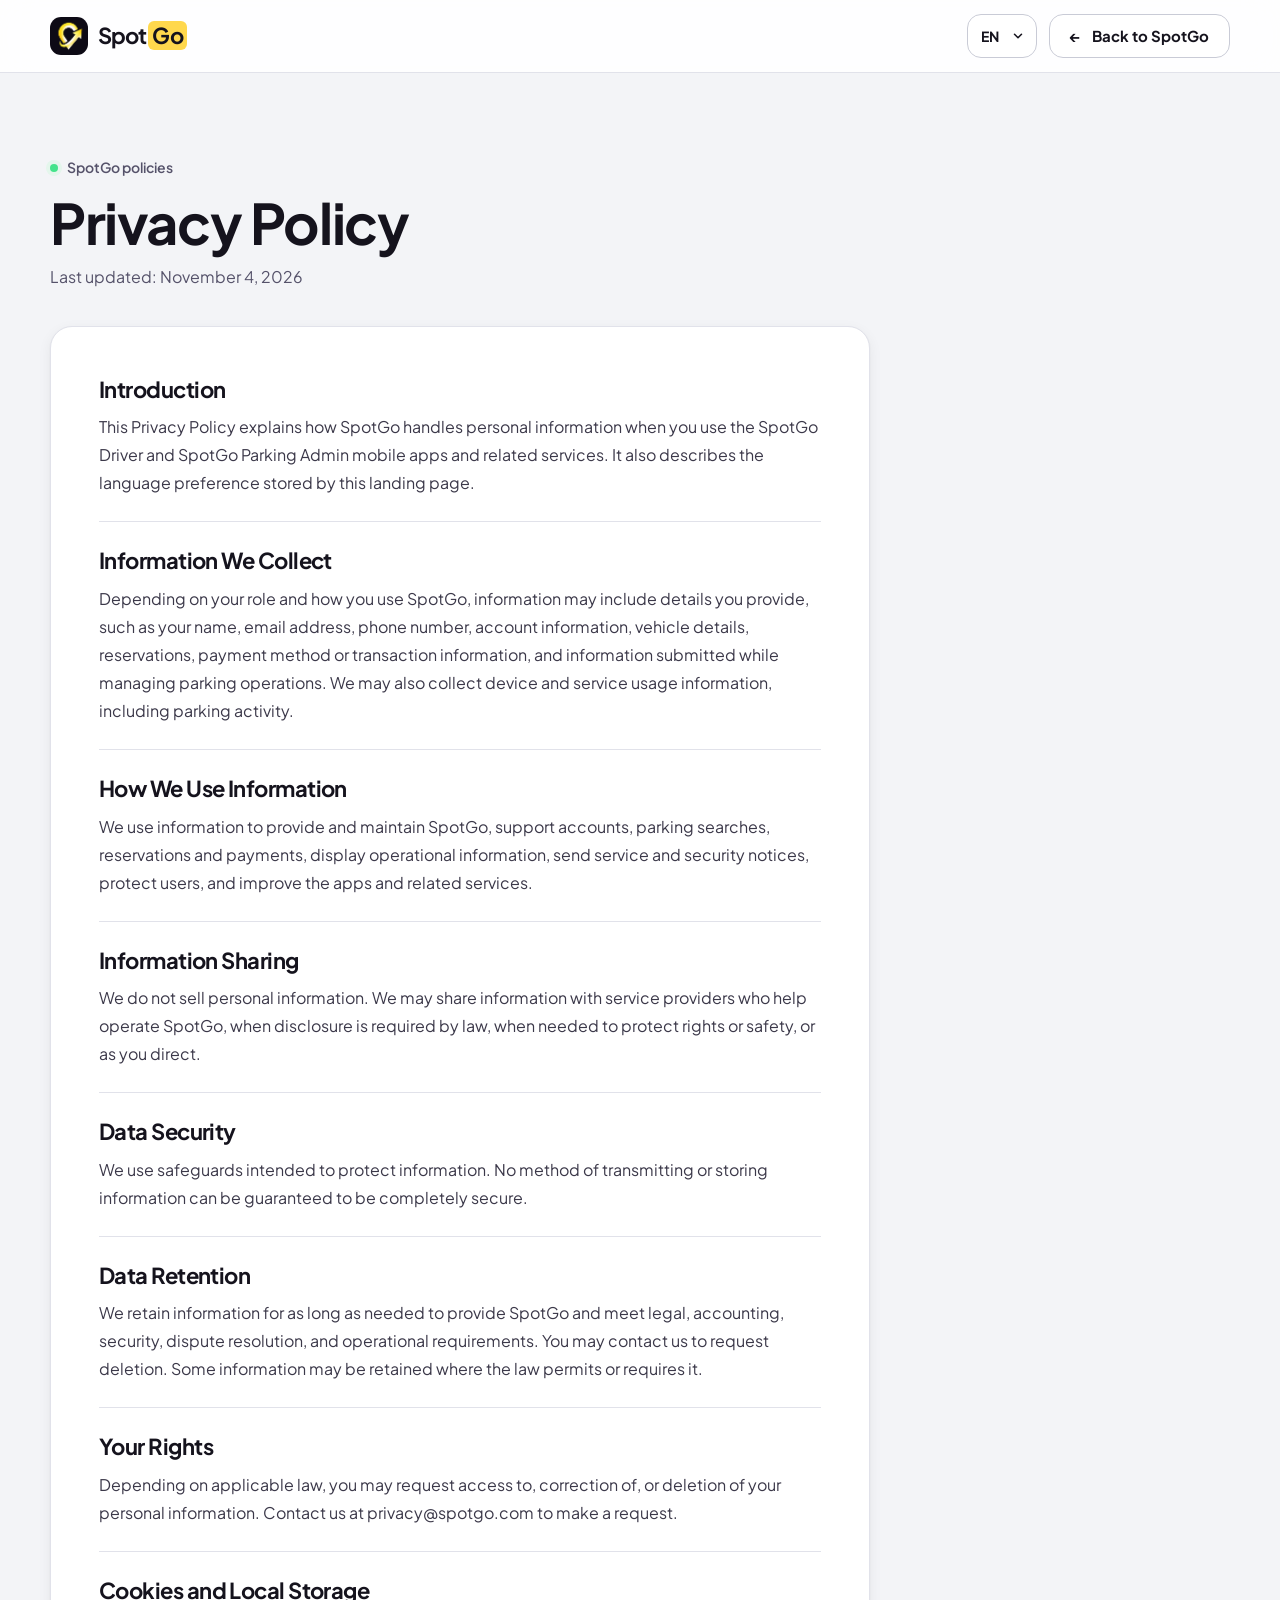
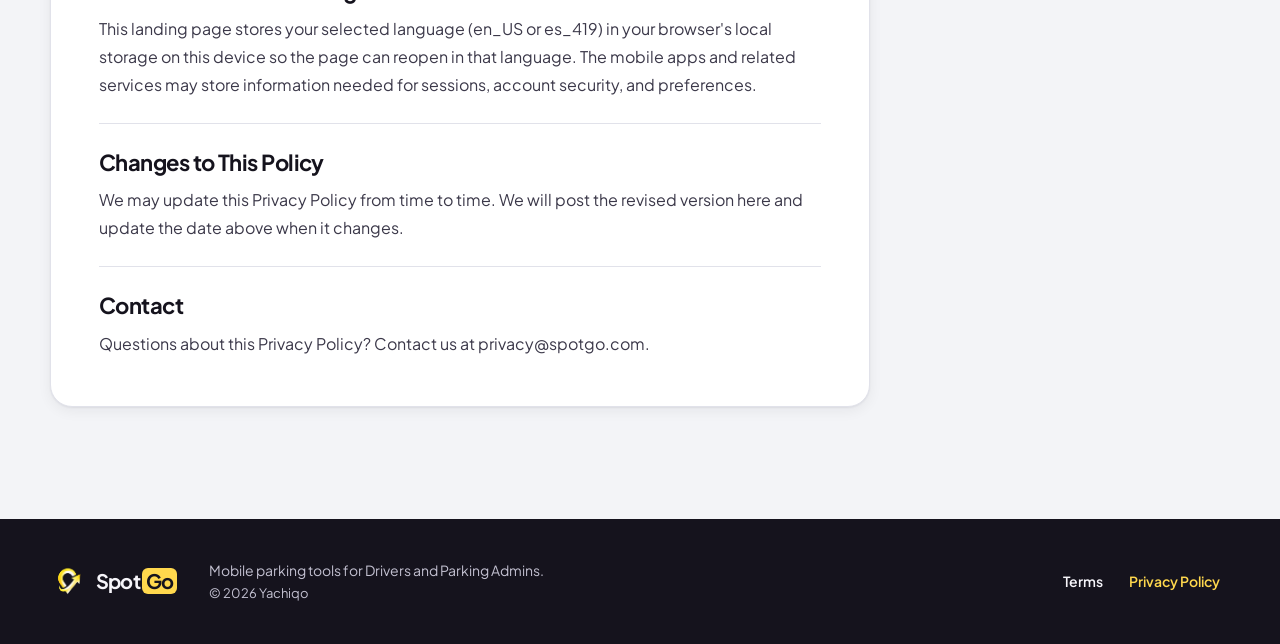
==== commit a1e6718b: "feat: update SpotGo landing page - Light, responsive layout for the Driver and Parking Admin apps - " ====
--- a/privacy-policy/index.html
+++ b/privacy-policy/index.html
@@ -3,7 +3,7 @@
   <head>
     <meta charset="UTF-8" />
     <meta name="viewport" content="width=device-width, initial-scale=1.0" />
-    <meta name="theme-color" content="#0f0d17" />
+    <meta name="theme-color" content="#f3f4f7" />
     <meta name="description" content="Learn how SpotGo handles personal information across its mobile apps and landing page." />
     <title>SpotGo · Privacy Policy</title>
     <link rel="icon" type="image/png" href="../assets/spotgo-logo-w-bg.png" />
@@ -11,10 +11,12 @@
     <script src="../main.js" defer></script>
   </head>
   <body>
+    <a class="skip-link" href="#main" data-i18n="accessibility.skip">Skip to main content</a>
+
     <header class="site-header">
       <nav class="nav-shell page-width legal-nav" aria-label="Main navigation" data-i18n-aria-label="accessibility.navigation">
         <a class="brand" href="../" aria-label="SpotGo home" data-i18n-aria-label="accessibility.home">
-          <img src="../assets/spotgo-logo.png" alt="" width="42" height="42" />
+          <img src="../assets/spotgo-logo-w-bg.png" alt="" width="38" height="38" />
           <span>Spot<span class="brand-accent">Go</span></span>
         </a>
         <div class="nav-actions">
@@ -99,7 +101,7 @@
         <p data-i18n="footer.tagline">Mobile parking tools for Drivers and Parking Admins.</p>
         <div class="legal-footer-links">
           <a href="../terms/" data-i18n="footer.terms">Terms</a>
-          <a href="../privacy-policy/" data-i18n="footer.privacy">Privacy Policy</a>
+          <a href="../privacy-policy/" data-i18n="footer.privacy" aria-current="page">Privacy Policy</a>
         </div>
         <small data-i18n="footer.copyright">© 2026 Yachiqo</small>
       </div>
--- a/styles.css
+++ b/styles.css
@@ -6,25 +6,56 @@
   font-display: swap;
 }
 
+/* Design tokens: one small system shared by the landing and the legal pages. */
 :root {
-  color-scheme: dark;
+  color-scheme: light;
   font-family: "Plus Jakarta Sans", "Segoe UI", sans-serif;
   font-synthesis: none;
   text-rendering: optimizeLegibility;
-  --background: #0f0d17;
-  --surface: #1b1823;
-  --surface-raised: #211e2a;
-  --surface-soft: #262335;
-  --accent: #ffd84d;
-  --accent-ink: #181300;
-  --green: #44e38b;
-  --coral: #ff5d68;
-  --text: #f7f5fa;
-  --muted: #a8a4b3;
-  --supporting: #dbe0ff;
-  --outline: #403b4b;
-  --accent-container: #3b3420;
-  --page-width: 1160px;
+
+  --ink: #15131d;
+  --ink-soft: #2a2733;
+  --paper: #ffffff;
+  --concrete: #f3f4f7;
+  --concrete-deep: #e6e8ee;
+  --line: #e1e2ea;
+  --line-strong: #c9cbd6;
+  --muted: #55526a;
+  --body: #3b3849;
+
+  --signal: #ffd84d;
+  --signal-hover: #ffcd1a;
+  --signal-tint: #fff6d3;
+  --signal-ring: rgb(255 216 77 / 55%);
+
+  --go: #1c8c55;
+  --go-text: #136b40;
+  --go-bright: #44e38b;
+  --go-tint: #e4f6ec;
+
+  --on-dark: #f6f5fa;
+  --on-dark-muted: #c3c1d1;
+
+  --radius-sm: 8px;
+  --radius-md: 14px;
+  --radius-lg: 22px;
+  --radius-device: 34px;
+
+  --shadow-1: 0 1px 2px rgb(21 19 29 / 6%), 0 4px 14px rgb(21 19 29 / 6%);
+  --shadow-2: 0 2px 6px rgb(21 19 29 / 8%), 0 24px 48px -12px rgb(21 19 29 / 22%);
+
+  --text-sm: 14px;
+  --text-base: 16px;
+  --text-md: 18px;
+  --text-lg: 22px;
+  --text-xl: 28px;
+  --text-2xl: clamp(30px, 3.6vw, 40px);
+  --text-hero: clamp(42px, 5.4vw, 66px);
+
+  --page-width: 1180px;
+  --gutter: 32px;
+  --section-space: clamp(72px, 9vw, 112px);
+  --ease: cubic-bezier(0.2, 0.7, 0.2, 1);
 }
 
 * {
@@ -34,22 +65,22 @@
 html {
   min-width: 320px;
   scroll-behavior: smooth;
-  scroll-padding-top: 92px;
+  scroll-padding-top: 88px;
 }
 
 body {
   min-width: 320px;
   margin: 0;
-  background: var(--background);
-  color: var(--text);
-  font-size: 16px;
-  line-height: 1.65;
+  background: var(--concrete);
+  color: var(--ink);
+  font-size: var(--text-base);
+  line-height: 1.6;
 }
 
 body,
 button,
 select {
-  font-family: "Plus Jakarta Sans", "Segoe UI", sans-serif;
+  font-family: inherit;
 }
 
 button,
@@ -68,12 +99,10 @@
   text-decoration: none;
 }
 
-button:focus-visible,
-select:focus-visible,
-a:focus-visible,
-summary:focus-visible {
-  outline: 3px solid var(--accent);
-  outline-offset: 4px;
+:focus-visible {
+  outline: 3px solid var(--ink);
+  outline-offset: 3px;
+  box-shadow: 0 0 0 6px var(--signal-ring);
 }
 
 img {
@@ -81,8 +110,23 @@
   max-width: 100%;
 }
 
+h1,
+h2,
+h3,
+p {
+  margin-top: 0;
+}
+
+h1,
+h2,
+h3 {
+  color: var(--ink);
+  letter-spacing: -0.025em;
+  text-wrap: balance;
+}
+
 .page-width {
-  width: min(var(--page-width), calc(100% - 64px));
+  width: min(var(--page-width), calc(100% - var(--gutter) * 2));
   margin-inline: auto;
 }
 
@@ -99,27 +143,30 @@
 
 .skip-link:focus {
   position: fixed;
-  z-index: 20;
+  z-index: 30;
   top: 12px;
   left: 12px;
   padding: 10px 14px;
-  border-radius: 10px;
-  background: var(--accent);
-  color: var(--accent-ink);
-}
+  border-radius: var(--radius-sm);
+  background: var(--ink);
+  color: var(--on-dark);
+  font-weight: 700;
+}
+
+/* ---------- Header ---------- */
 
 .site-header {
   position: sticky;
   z-index: 10;
   top: 0;
-  border-bottom: 1px solid rgb(255 255 255 / 5%);
-  background: rgb(15 13 23 / 88%);
-  backdrop-filter: blur(18px);
+  border-bottom: 1px solid var(--line);
+  background: rgb(255 255 255 / 88%);
+  backdrop-filter: saturate(1.4) blur(16px);
 }
 
 .nav-shell {
   display: flex;
-  min-height: 82px;
+  min-height: 72px;
   align-items: center;
   justify-content: space-between;
   gap: 24px;
@@ -129,48 +176,58 @@
   display: inline-flex;
   flex: 0 0 auto;
   align-items: center;
-  gap: 9px;
-  font-size: 24px;
+  gap: 10px;
+  color: var(--ink);
+  font-size: 22px;
   font-weight: 700;
-  letter-spacing: -1.2px;
+  letter-spacing: -0.04em;
 }
 
 .brand img {
-  width: 42px;
-  height: 42px;
-  object-fit: contain;
-}
-
+  width: 38px;
+  height: 38px;
+  border-radius: 11px;
+  object-fit: cover;
+}
+
+/* "Go" sits on a yellow plate, like a parking sign, so the brand colour keeps its contrast on light surfaces. */
 .brand-accent {
-  color: var(--accent);
+  margin-left: 2px;
+  padding: 0 4px 1px;
+  border-radius: 6px;
+  background: var(--signal);
+  color: var(--ink);
 }
 
 .nav-links {
   display: flex;
   align-items: center;
-  gap: clamp(18px, 2.5vw, 34px);
+  gap: clamp(4px, 1vw, 10px);
   margin: 0;
   padding: 0;
   list-style: none;
 }
 
 .nav-links a {
+  display: block;
+  padding: 8px 10px;
+  border-radius: var(--radius-sm);
   color: var(--muted);
-  font-size: 13px;
+  font-size: var(--text-sm);
   font-weight: 600;
-  transition: color 160ms ease;
-}
-
-.nav-links a:hover,
-.footer-links a:hover {
-  color: var(--accent);
+  transition: color 160ms ease, background-color 160ms ease;
+}
+
+.nav-links a:hover {
+  background: var(--concrete);
+  color: var(--ink);
 }
 
 .nav-actions {
   display: flex;
   flex: 0 0 auto;
   align-items: center;
-  gap: 14px;
+  gap: 12px;
 }
 
 .language-picker {
@@ -180,31 +237,25 @@
 
 .language-select {
   display: inline-flex;
-  min-width: 72px;
-  min-height: 42px;
+  min-width: 70px;
+  min-height: 44px;
   align-items: center;
   justify-content: space-between;
-  gap: 12px;
-  padding: 8px 11px 8px 12px;
-  border: 1px solid var(--outline);
-  border-radius: 12px;
-  background: var(--surface);
-  color: var(--text);
-  font-size: 12px;
+  gap: 10px;
+  padding: 8px 11px 8px 13px;
+  border: 1px solid var(--line-strong);
+  border-radius: var(--radius-md);
+  background: var(--paper);
+  color: var(--ink);
+  font-size: var(--text-sm);
   font-weight: 700;
   cursor: pointer;
-  transition: border-color 160ms ease, background-color 160ms ease, box-shadow 160ms ease;
+  transition: border-color 160ms ease, background-color 160ms ease;
 }
 
 .language-select:hover,
 .language-select[aria-expanded="true"] {
-  border-color: var(--accent);
-  background: var(--surface-raised);
-}
-
-.language-select:focus-visible {
-  border-color: var(--accent);
-  box-shadow: 0 0 0 3px rgb(255 216 77 / 16%);
+  border-color: var(--ink);
 }
 
 .language-chevron {
@@ -212,16 +263,15 @@
   height: 14px;
   flex: 0 0 auto;
   fill: none;
-  stroke: var(--muted);
+  stroke: currentColor;
   stroke-linecap: round;
   stroke-linejoin: round;
   stroke-width: 1.8;
-  transition: color 160ms ease, transform 160ms ease;
+  transition: transform 160ms ease;
 }
 
 .language-select[aria-expanded="true"] .language-chevron {
   transform: rotate(180deg);
-  stroke: var(--accent);
 }
 
 .language-options[hidden] {
@@ -230,28 +280,28 @@
 
 .language-options {
   position: absolute;
-  top: calc(100% + 9px);
-  left: 50%;
+  top: calc(100% + 8px);
+  right: 0;
   z-index: 20;
-  width: 128px;
-  transform: translateX(-50%);
+  width: 150px;
   margin: 0;
-  padding: 8px;
-  border: 1px solid var(--outline);
-  border-radius: 14px;
-  background: var(--surface-raised);
-  box-shadow: 0 18px 48px rgb(0 0 0 / 48%);
+  padding: 6px;
+  border: 1px solid var(--line);
+  border-radius: var(--radius-md);
+  background: var(--paper);
+  box-shadow: var(--shadow-2);
 }
 
 .language-option {
   display: flex;
-  min-height: 46px;
+  min-height: 44px;
   align-items: center;
-  justify-content: center;
-  padding: 0 14px;
-  border-radius: 9px;
-  color: var(--muted);
-  font-size: 14px;
+  justify-content: space-between;
+  gap: 8px;
+  padding: 0 12px;
+  border-radius: var(--radius-sm);
+  color: var(--body);
+  font-size: var(--text-sm);
   font-weight: 600;
   cursor: pointer;
   transition: background-color 140ms ease, color 140ms ease;
@@ -259,20 +309,30 @@
 
 .language-option:hover,
 .language-option:focus-visible {
-  outline: none;
-  background: var(--surface-soft);
-  color: var(--text);
+  background: var(--concrete);
+  color: var(--ink);
+}
+
+.language-option:focus-visible {
+  outline: 2px solid var(--ink);
+  outline-offset: -2px;
+  box-shadow: none;
 }
 
 .language-option[aria-selected="true"] {
-  background: var(--accent-container);
-  color: var(--accent);
-}
-
-.language-option:focus-visible {
-  outline: 2px solid var(--accent);
-  outline-offset: 2px;
-}
+  background: var(--signal-tint);
+  color: var(--ink);
+}
+
+.language-option[aria-selected="true"]::after {
+  width: 8px;
+  height: 8px;
+  border-radius: 50%;
+  background: var(--ink);
+  content: "";
+}
+
+/* ---------- Buttons ---------- */
 
 .button {
   display: inline-flex;
@@ -280,47 +340,42 @@
   align-items: center;
   justify-content: center;
   gap: 10px;
-  padding: 12px 19px;
+  padding: 12px 20px;
   border: 1px solid transparent;
-  border-radius: 12px;
-  font-size: 13px;
+  border-radius: var(--radius-md);
+  font-size: 15px;
   font-weight: 700;
   line-height: 1.25;
   cursor: pointer;
-  transition: transform 160ms ease, background-color 160ms ease, border-color 160ms ease;
+  transition: transform 160ms var(--ease), background-color 160ms ease, border-color 160ms ease, box-shadow 160ms ease;
 }
 
 .button:hover {
-  transform: translateY(-2px);
+  transform: translateY(-1px);
+}
+
+.button:active {
+  transform: translateY(0);
 }
 
 .button-primary {
-  background: var(--accent);
-  color: var(--accent-ink);
+  background: var(--signal);
+  box-shadow: inset 0 -2px 0 rgb(21 19 29 / 12%);
+  color: var(--ink);
 }
 
 .button-primary:hover {
-  background: #ffe371;
+  background: var(--signal-hover);
 }
 
 .button-quiet {
-  border-color: var(--outline);
-  background: transparent;
-  color: var(--text);
+  border-color: var(--line-strong);
+  background: var(--paper);
+  color: var(--ink);
 }
 
 .button-quiet:hover {
-  border-color: var(--muted);
-  background: rgb(255 255 255 / 4%);
-}
-
-.button-dark {
-  background: var(--background);
-  color: var(--text);
-}
-
-.button-dark:hover {
-  background: #25212d;
+  border-color: var(--ink);
 }
 
 .menu-toggle,
@@ -328,75 +383,96 @@
   display: none;
 }
 
-.hero {
-  display: grid;
-  min-height: 650px;
-  grid-template-columns: minmax(0, 1fr) minmax(400px, 0.95fr);
-  align-items: center;
-  gap: 32px;
-  padding-block: 62px 86px;
-}
-
-.hero-copy {
-  position: relative;
-  z-index: 1;
-  padding-block: 30px;
-}
+/* ---------- Shared section heading ---------- */
 
 .eyebrow {
   display: inline-flex;
   align-items: center;
   gap: 9px;
-  margin: 0 0 20px;
-  color: var(--supporting);
-  font-size: 11px;
-  font-weight: 700;
-  letter-spacing: 0.11em;
+  margin: 0 0 16px;
+  color: var(--muted);
+  font-size: var(--text-sm);
+  font-weight: 600;
   line-height: 1.4;
-  text-transform: uppercase;
 }
 
 .eyebrow-dot {
-  width: 7px;
-  height: 7px;
+  width: 8px;
+  height: 8px;
   flex: 0 0 auto;
   border-radius: 50%;
-  background: var(--green);
-  box-shadow: 0 0 15px rgb(68 227 139 / 52%);
-}
-
-h1,
-h2,
-h3,
-p {
-  margin-top: 0;
-}
-
-h1,
-h2,
-h3 {
-  letter-spacing: -0.045em;
+  background: var(--go-bright);
+  box-shadow: 0 0 0 4px var(--go-tint);
+}
+
+.section-heading {
+  max-width: 720px;
+  margin: 0 auto 48px;
+  text-align: center;
+}
+
+.section-heading h2,
+.dialog-content h2 {
+  margin-bottom: 14px;
+  font-size: var(--text-2xl);
+  line-height: 1.15;
+}
+
+.section-heading > p:last-child {
+  max-width: 600px;
+  margin: 0 auto;
+  color: var(--muted);
+  font-size: var(--text-md);
+}
+
+.section-heading-left {
+  max-width: 640px;
+  margin-inline: 0;
+  text-align: left;
+}
+
+.section-heading-left > p:last-child {
+  margin-inline: 0;
+}
+
+/* ---------- Hero ---------- */
+
+.hero {
+  display: grid;
+  grid-template-columns: minmax(0, 1fr) minmax(0, 0.95fr);
+  align-items: center;
+  gap: clamp(32px, 5vw, 72px);
+  padding-block: clamp(48px, 7vw, 88px) clamp(64px, 8vw, 104px);
+}
+
+.hero-copy {
+  position: relative;
+  z-index: 1;
 }
 
 .hero h1 {
-  max-width: 720px;
+  max-width: 640px;
   margin-bottom: 22px;
-  font-size: clamp(48px, 6.4vw, 78px);
+  font-size: var(--text-hero);
   font-weight: 700;
-  line-height: 1.08;
-}
-
+  letter-spacing: -0.04em;
+  line-height: 1.04;
+}
+
+/* Painted-kerb highlight under the emphasised words of the headline. */
 .hero h1 em {
-  color: var(--accent);
   font-style: normal;
+  background: linear-gradient(transparent 62%, var(--signal) 62%, var(--signal) 92%, transparent 92%);
+  box-decoration-break: clone;
+  -webkit-box-decoration-break: clone;
 }
 
 .hero-description {
-  max-width: 540px;
-  margin-bottom: 28px;
-  color: var(--muted);
-  font-size: 16px;
-  line-height: 1.8;
+  max-width: 520px;
+  margin-bottom: 30px;
+  color: var(--body);
+  font-size: var(--text-md);
+  line-height: 1.7;
 }
 
 .hero-actions {
@@ -408,255 +484,318 @@
 .hero-note {
   display: flex;
   align-items: center;
-  gap: 10px;
-  margin-top: 38px;
+  gap: 12px;
+  margin-top: 36px;
   color: var(--muted);
-  font-size: 12px;
+  font-size: var(--text-sm);
+  font-weight: 600;
 }
 
 .hero-note-icon {
   display: grid;
-  width: 28px;
-  height: 28px;
+  width: 32px;
+  height: 32px;
+  flex: 0 0 auto;
   place-items: center;
-  border: 1px solid var(--outline);
   border-radius: 50%;
-  color: var(--accent);
-}
-
+  background: var(--ink);
+  color: var(--signal);
+  font-size: 13px;
+}
+
+/* The parking lot: two painted bays where the real app screens are "parked". */
 .hero-preview {
   position: relative;
   display: flex;
-  min-height: 510px;
-  align-items: center;
+  min-height: 560px;
+  align-items: flex-end;
   justify-content: center;
-  gap: 18px;
+  gap: clamp(28px, 4vw, 52px);
+  padding: 0 clamp(20px, 3vw, 36px) 40px;
+  overflow: hidden;
+  border-radius: 28px;
+  background:
+    radial-gradient(circle at 1px 1px, rgb(21 19 29 / 7%) 1px, transparent 0) 0 0 / 18px 18px,
+    linear-gradient(180deg, #eceef3, #e2e5ec);
   isolation: isolate;
 }
 
-.preview-glow {
+.hero-preview::before,
+.hero-preview::after {
   position: absolute;
   z-index: -1;
-  width: 390px;
-  height: 390px;
-  border-radius: 50%;
-  background: radial-gradient(circle, rgb(255 216 77 / 12%), rgb(68 227 139 / 6%) 45%, transparent 72%);
-  filter: blur(12px);
+  top: 38px;
+  bottom: 0;
+  content: "";
+}
+
+/* Bay outline: back line plus the two side lines, open towards the viewer. */
+.hero-preview::before {
+  right: 7%;
+  left: 7%;
+  border: 6px solid var(--signal);
+  border-bottom: 0;
+  border-radius: 4px 4px 0 0;
+}
+
+.hero-preview::after {
+  left: calc(50% - 3px);
+  width: 6px;
+  background: var(--signal);
+}
+
+.preview-glow {
+  display: none;
 }
 
 .phone-preview {
   position: relative;
-  width: min(43%, 220px);
+  width: min(42%, 228px);
   margin: 0;
-  padding: 7px;
-  overflow: hidden;
-  border: 1px solid #514a5d;
-  border-radius: 31px;
-  background: #09080e;
-  box-shadow: 0 28px 70px rgb(0 0 0 / 42%);
+  padding: 8px;
+  border-radius: var(--radius-device);
+  background: var(--ink);
+  box-shadow: var(--shadow-2), 0 0 0 1px rgb(255 255 255 / 6%) inset;
 }
 
 .phone-preview img {
   width: 100%;
-  aspect-ratio: 0.42;
-  border-radius: 24px;
+  height: auto;
+  aspect-ratio: 1236 / 2600;
+  border-radius: 27px;
   object-fit: cover;
   object-position: top;
 }
 
 .phone-preview figcaption {
   position: absolute;
-  right: 13px;
-  bottom: 13px;
-  left: 13px;
-  padding: 8px 10px;
-  border: 1px solid rgb(255 255 255 / 12%);
-  border-radius: 10px;
-  background: rgb(15 13 23 / 85%);
-  color: var(--text);
-  font-size: 11px;
+  right: 50%;
+  bottom: -18px;
+  padding: 7px 14px;
+  border: 1px solid var(--line);
+  border-radius: 999px;
+  background: var(--paper);
+  box-shadow: var(--shadow-1);
+  color: var(--ink);
+  font-size: 13px;
   font-weight: 700;
-  text-align: center;
-  backdrop-filter: blur(8px);
+  white-space: nowrap;
+  transform: translateX(50%);
 }
 
 .phone-preview-driver {
-  transform: translateY(-7px) rotate(-5deg);
+  margin-bottom: 64px;
 }
 
 .phone-preview-admin {
-  transform: translateY(43px) rotate(5deg);
-}
-
+  margin-bottom: 24px;
+}
+
+.phone-preview-driver figcaption {
+  border-color: var(--signal);
+}
+
+.phone-preview-admin figcaption {
+  border-color: var(--go-bright);
+}
+
+/* "You are here" marker borrowed from the Driver map. */
 .preview-orbit {
   position: absolute;
-  z-index: -1;
-  width: 12px;
-  height: 12px;
-  border: 3px solid var(--green);
+  z-index: 1;
+  width: 16px;
+  height: 16px;
+  border: 3px solid var(--paper);
   border-radius: 50%;
-  box-shadow: 0 0 22px rgb(68 227 139 / 55%);
+  background: var(--go-bright);
+  box-shadow: 0 0 0 8px rgb(68 227 139 / 22%);
 }
 
 .preview-orbit-one {
-  top: 80px;
-  right: 14%;
-}
+  bottom: 18px;
+  left: calc(50% - 8px);
+}
+
+@media (prefers-reduced-motion: no-preference) {
+  .phone-preview {
+    animation: park-in 760ms var(--ease) both;
+  }
+
+  .phone-preview-admin {
+    animation-delay: 140ms;
+  }
+
+  .preview-orbit {
+    animation: fade-in 500ms 600ms ease both;
+  }
+}
+
+@keyframes park-in {
+  from {
+    opacity: 0;
+    translate: 0 48px;
+  }
+
+  to {
+    opacity: 1;
+    translate: 0 0;
+  }
+}
+
+@keyframes fade-in {
+  from {
+    opacity: 0;
+  }
+}
+
+/* ---------- Apps ---------- */
 
 .apps-section {
-  padding-block: 104px 90px;
-  border-block: 1px solid rgb(255 255 255 / 4%);
-  background: var(--surface);
-}
-
-.section-heading {
-  max-width: 720px;
-  margin: 0 auto 42px;
-  text-align: center;
-}
-
-.section-heading .eyebrow {
-  margin-bottom: 14px;
-}
-
-.section-heading h2,
-.dialog-content h2 {
-  margin-bottom: 14px;
-  font-size: clamp(32px, 4.4vw, 48px);
-  line-height: 1.17;
-}
-
-.section-heading > p:last-child {
-  max-width: 590px;
-  margin: 0 auto;
-  color: var(--muted);
-  font-size: 15px;
+  padding-block: var(--section-space);
+  border-block: 1px solid var(--line);
+  background: var(--paper);
 }
 
 .apps-grid {
   display: grid;
   grid-template-columns: repeat(2, minmax(0, 1fr));
-  gap: 22px;
+  gap: 24px;
 }
 
 .app-card {
+  --role: var(--signal);
+  --role-tint: var(--signal-tint);
+  --role-ink: var(--ink);
+
+  position: relative;
   display: grid;
-  min-height: 480px;
-  grid-template-columns: minmax(0, 1.08fr) minmax(165px, 0.8fr);
+  grid-template-columns: minmax(0, 1.1fr) minmax(170px, 0.8fr);
   overflow: hidden;
-  border: 1px solid var(--outline);
-  border-radius: 22px;
-  background: var(--background);
+  border: 1px solid var(--line);
+  border-radius: var(--radius-lg);
+  background: var(--paper);
+  box-shadow: var(--shadow-1);
+}
+
+.app-card::before {
+  position: absolute;
+  inset: 0 0 auto;
+  height: 6px;
+  background: var(--role);
+  content: "";
+}
+
+.app-card-admin {
+  --role: var(--go-bright);
+  --role-tint: var(--go-tint);
+  --role-ink: var(--go-text);
 }
 
 .app-card-copy {
   z-index: 1;
-  align-self: center;
-  padding: 34px 0 34px 32px;
+  display: flex;
+  flex-direction: column;
+  align-items: flex-start;
+  padding: 40px 24px 36px 32px;
 }
 
 .role-label {
   display: inline-flex;
-  margin-bottom: 13px;
-  padding: 6px 10px;
-  border: 1px solid rgb(255 216 77 / 25%);
-  border-radius: 100px;
-  background: var(--accent-container);
-  color: var(--accent);
-  font-size: 10px;
+  align-items: center;
+  gap: 8px;
+  margin-bottom: 14px;
+  padding: 5px 12px 5px 10px;
+  border-radius: 999px;
+  background: var(--role-tint);
+  color: var(--role-ink);
+  font-size: 13px;
   font-weight: 700;
-  letter-spacing: 0.06em;
-  text-transform: uppercase;
-}
-
-.app-card-admin .role-label {
-  border-color: rgb(68 227 139 / 22%);
-  background: rgb(68 227 139 / 9%);
-  color: var(--green);
+}
+
+.role-label::before {
+  width: 8px;
+  height: 8px;
+  border-radius: 2px;
+  background: var(--role);
+  box-shadow: 0 0 0 1px rgb(21 19 29 / 18%);
+  content: "";
 }
 
 .app-card h3 {
   margin-bottom: 12px;
-  font-size: clamp(22px, 2.6vw, 30px);
-  line-height: 1.2;
+  font-size: var(--text-xl);
+  line-height: 1.15;
 }
 
 .app-card-copy > p {
   max-width: 360px;
-  margin-bottom: 18px;
-  color: var(--muted);
-  font-size: 13px;
-  line-height: 1.75;
+  margin-bottom: 20px;
+  color: var(--body);
+  font-size: var(--text-base);
+  line-height: 1.65;
 }
 
 .feature-list {
   display: grid;
-  gap: 9px;
-  margin: 0 0 23px;
+  gap: 10px;
+  margin: 0 0 28px;
   padding: 0;
-  color: var(--supporting);
-  font-size: 11px;
+  color: var(--ink-soft);
+  font-size: 15px;
+  line-height: 1.5;
   list-style: none;
 }
 
 .feature-list li {
   display: flex;
   align-items: flex-start;
-  gap: 9px;
+  gap: 10px;
 }
 
 .feature-list li::before {
-  width: 6px;
-  height: 6px;
+  width: 18px;
+  height: 18px;
   flex: 0 0 auto;
-  margin-top: 7px;
-  border-radius: 50%;
-  background: var(--green);
+  margin-top: 1px;
+  border-radius: 6px;
+  background:
+    url("data:image/svg+xml,%3Csvg xmlns='http://www.w3.org/2000/svg' viewBox='0 0 16 16'%3E%3Cpath d='m4 8.2 2.6 2.6L12 5.4' fill='none' stroke='%2315131d' stroke-width='2' stroke-linecap='round' stroke-linejoin='round'/%3E%3C/svg%3E") center / 13px no-repeat,
+    var(--role);
   content: "";
-}
-
-.app-card-admin .feature-list li::before {
-  background: var(--accent);
 }
 
 .store-button {
   display: inline-flex;
-  min-height: 58px;
+  min-height: 52px;
   align-items: center;
   gap: 10px;
-  padding: 8px 12px;
-  border: 1px solid #4d4855;
-  border-radius: 12px;
-  background: #15121b;
-  color: var(--text);
+  margin-top: auto;
+  padding: 8px 16px 8px 13px;
+  border: 1px dashed var(--line-strong);
+  border-radius: var(--radius-md);
+  background: var(--concrete);
+  color: var(--ink);
   text-align: left;
 }
 
 .store-button:disabled {
   cursor: not-allowed;
-  opacity: 0.58;
+  opacity: 0.6;
 }
 
 .play-mark {
-  width: 22px;
-  height: 22px;
+  width: 20px;
+  height: 20px;
   flex: 0 0 auto;
-  filter: brightness(0) invert(1);
 }
 
 .store-copy {
   display: grid;
-  gap: 0;
   line-height: 1.2;
 }
 
-.store-copy > span {
-  color: var(--muted);
-  font-size: 9px;
-}
-
 .store-copy strong {
-  font-size: 12px;
+  font-size: 15px;
   font-weight: 700;
 }
 
@@ -665,123 +804,126 @@
   min-width: 0;
   align-items: flex-end;
   justify-content: center;
-  align-self: stretch;
-  padding-top: 28px;
+  padding: 44px 20px 0;
   overflow: hidden;
-  background: radial-gradient(ellipse at 50% 40%, rgb(255 216 77 / 11%), transparent 66%);
-}
-
-.app-card-admin .app-card-visual {
-  background: radial-gradient(ellipse at 50% 40%, rgb(68 227 139 / 10%), transparent 66%);
+  background:
+    radial-gradient(circle at 1px 1px, rgb(21 19 29 / 8%) 1px, transparent 0) 0 0 / 16px 16px,
+    var(--role-tint);
 }
 
 .app-card-visual img {
-  width: auto;
-  max-width: 94%;
-  height: 420px;
-  border: 5px solid #09080e;
+  width: min(100%, 230px);
+  height: auto;
+  aspect-ratio: 1236 / 2240;
+  border: 7px solid var(--ink);
   border-bottom: 0;
-  border-radius: 25px 25px 0 0;
+  border-radius: 30px 30px 0 0;
   object-fit: cover;
   object-position: top;
-  box-shadow: 0 0 0 1px #554f60, 0 16px 45px rgb(0 0 0 / 42%);
-}
-
-.store-note {
-  margin: 21px 0 0;
-  color: var(--muted);
-  font-size: 11px;
-  text-align: center;
-}
+  box-shadow: var(--shadow-2);
+}
+
+/* ---------- How it works ---------- */
 
 .how-section {
-  padding-block: 104px 112px;
-}
-
-.section-heading-left {
-  max-width: 690px;
-  margin-inline: 0;
-  text-align: left;
-}
-
-.section-heading-left > p:last-child {
-  margin-inline: 0;
+  padding-block: var(--section-space);
 }
 
 .how-grid {
+  position: relative;
   display: grid;
   grid-template-columns: repeat(3, minmax(0, 1fr));
-  gap: 16px;
-  margin-top: 37px;
+  gap: 20px;
+  margin: 44px 0 0;
+  padding: 0;
+  list-style: none;
+}
+
+/* The dashed route from the Driver map joins the three steps. */
+.how-grid::before {
+  position: absolute;
+  z-index: 0;
+  top: 47px;
+  right: 16%;
+  left: 16%;
+  border-top: 3px dashed var(--go-bright);
+  content: "";
 }
 
 .how-card {
-  min-height: 212px;
-  padding: 25px 24px;
-  border: 1px solid var(--outline);
-  border-radius: 18px;
-  background: linear-gradient(145deg, var(--surface), rgb(27 24 35 / 50%));
+  position: relative;
+  z-index: 1;
+  padding: 26px 26px 28px;
+  border: 1px solid var(--line);
+  border-radius: var(--radius-lg);
+  background: var(--paper);
+  box-shadow: var(--shadow-1);
 }
 
 .step-number {
   display: grid;
-  width: 38px;
-  height: 38px;
+  width: 44px;
+  height: 44px;
   margin-bottom: 22px;
   place-items: center;
-  border: 1px solid rgb(255 216 77 / 28%);
-  border-radius: 12px;
-  background: var(--accent-container);
-  color: var(--accent);
-  font-size: 11px;
+  border-radius: 50%;
+  background: var(--ink);
+  box-shadow: 0 0 0 6px var(--paper);
+  color: var(--signal);
+  font-size: 15px;
   font-weight: 700;
 }
 
 .how-card h3 {
   margin-bottom: 8px;
-  font-size: 17px;
+  font-size: var(--text-lg);
+  line-height: 1.25;
 }
 
 .how-card p {
   margin: 0;
-  color: var(--muted);
-  font-size: 12px;
-  line-height: 1.75;
-}
+  color: var(--body);
+  font-size: var(--text-base);
+  line-height: 1.65;
+}
+
+/* ---------- Product + video ---------- */
 
 .product-section {
-  padding-block: 96px;
-  border-block: 1px solid rgb(255 255 255 / 4%);
-  background: var(--surface);
+  padding-block: var(--section-space);
+  border-top: 1px solid var(--line);
+  background: var(--paper);
 }
 
 .team-section {
-  padding-block: 96px;
-}
-
+  padding-block: var(--section-space);
+}
+
+/* Intentional dark "asphalt" stage, the only large dark surface in the page body. */
 .video-embed {
   position: relative;
-  width: min(100%, 960px);
+  width: min(100%, 980px);
   aspect-ratio: 16 / 9;
   margin-inline: auto;
   overflow: hidden;
-  border: 1px solid var(--outline);
-  border-radius: 22px;
+  border-radius: var(--radius-lg);
   background:
-    radial-gradient(ellipse at 50% 42%, rgb(255 216 77 / 9%), transparent 49%),
-    linear-gradient(145deg, #211e2a, #111019 72%);
-  box-shadow: 0 24px 70px rgb(0 0 0 / 26%);
-}
-
-.video-embed iframe {
+    linear-gradient(var(--signal), var(--signal)) left bottom / 100% 5px no-repeat,
+    radial-gradient(circle at 1px 1px, rgb(255 255 255 / 6%) 1px, transparent 0) 0 0 / 18px 18px,
+    var(--ink);
+  box-shadow: var(--shadow-2);
+}
+
+.video-embed video {
   display: block;
   width: 100%;
   height: 100%;
   border: 0;
-  background: #09080e;
-}
-
-.video-embed iframe[hidden] {
+  background: #000;
+  object-fit: contain;
+}
+
+.video-embed video[hidden] {
   display: none;
 }
 
@@ -789,53 +931,88 @@
   position: absolute;
   inset: 0;
   display: grid;
+  width: 100%;
   align-content: center;
   justify-items: center;
-  gap: 14px;
-  color: var(--supporting);
+  gap: 16px;
+  padding: 0;
+  border: 0;
+  background: transparent;
+  color: inherit;
+  font: inherit;
+  cursor: pointer;
+}
+
+.video-placeholder:focus-visible {
+  outline-color: var(--signal);
+  outline-offset: -6px;
+  box-shadow: none;
+}
+
+.video-placeholder-icon {
+  transition: transform 180ms var(--ease), box-shadow 180ms ease;
+}
+
+.video-placeholder:hover .video-placeholder-icon {
+  transform: scale(1.06);
+  box-shadow: 0 0 0 14px rgb(255 216 77 / 18%);
+}
+
+.video-embed video:focus-visible {
+  outline: 3px solid var(--signal);
+  outline-offset: -3px;
+  box-shadow: none;
 }
 
 .video-placeholder-icon {
   display: grid;
-  width: 62px;
-  height: 62px;
+  width: 72px;
+  height: 72px;
   place-items: center;
-  border: 1px solid rgb(255 216 77 / 35%);
   border-radius: 50%;
-  background: rgb(255 216 77 / 10%);
-  color: var(--accent);
+  background: var(--signal);
+  box-shadow: 0 0 0 10px rgb(255 216 77 / 14%);
+  color: var(--ink);
 }
 
 .video-placeholder-icon svg {
-  width: 23px;
-  height: 23px;
+  width: 26px;
+  height: 26px;
+  margin-left: 3px;
   fill: currentColor;
 }
 
 .video-placeholder-label {
-  color: var(--muted);
-  font-size: 12px;
+  padding: 6px 14px;
+  border-radius: 999px;
+  background: rgb(255 255 255 / 8%);
+  color: var(--on-dark);
+  font-size: var(--text-sm);
   font-weight: 600;
-  letter-spacing: 0.02em;
 }
 
 .video-embed.has-video .video-placeholder {
   display: none;
 }
+
+/* ---------- Team ---------- */
 
 .team-grid {
   display: grid;
   grid-template-columns: repeat(6, minmax(0, 1fr));
-  gap: 18px;
+  gap: 22px;
 }
 
 .team-card {
+  display: flex;
+  min-width: 0;
+  flex-direction: column;
   grid-column: span 2;
-  min-width: 0;
   overflow: hidden;
-  border: 1px solid var(--outline);
-  border-radius: 18px;
-  background: var(--surface-raised);
+  border: 1px solid var(--line);
+  border-radius: var(--radius-lg);
+  background: var(--paper);
+  box-shadow: var(--shadow-1);
 }
 
 .team-card:nth-child(4) {
@@ -847,52 +1024,54 @@
 }
 
 .team-photo-wrap {
+  position: relative;
   display: grid;
+  aspect-ratio: 16 / 10;
   place-items: center;
-  aspect-ratio: 4 / 3;
-  overflow: hidden;
-  background: var(--surface-raised);
+  border-bottom: 1px solid var(--line);
+  background:
+    radial-gradient(circle at 1px 1px, rgb(21 19 29 / 7%) 1px, transparent 0) 0 0 / 16px 16px,
+    var(--concrete);
 }
 
 .team-photo {
-  width: min(184px, 60%);
+  width: min(156px, 52%);
   height: auto;
   aspect-ratio: 1;
+  border: 5px solid var(--paper);
+  border-radius: 50%;
   object-fit: cover;
-  object-position: center 35%;
-  border: 4px solid var(--accent);
-  border-radius: 50%;
+  object-position: center 30%;
+  box-shadow: 0 0 0 2px var(--signal), var(--shadow-1);
 }
 
 .team-card-content {
   display: flex;
-  min-height: 225px;
+  flex: 1;
   flex-direction: column;
   align-items: flex-start;
-  padding: 20px;
+  padding: 22px 24px 24px;
 }
 
 .team-role {
-  margin: 0 0 7px;
-  color: var(--green);
-  font-size: 9px;
+  margin: 0 0 6px;
+  color: var(--go-text);
+  font-size: var(--text-sm);
   font-weight: 700;
-  letter-spacing: 0.07em;
-  line-height: 1.45;
-  text-transform: uppercase;
+  line-height: 1.4;
 }
 
 .team-name {
-  margin: 0 0 9px;
-  font-size: clamp(16px, 1.7vw, 20px);
-  line-height: 1.35;
+  margin: 0 0 10px;
+  font-size: 20px;
+  line-height: 1.3;
 }
 
 .team-bio {
-  margin: 0 0 15px;
-  color: var(--muted);
-  font-size: 11px;
-  line-height: 1.75;
+  margin: 0 0 18px;
+  color: var(--body);
+  font-size: 15px;
+  line-height: 1.65;
 }
 
 .team-tags {
@@ -905,66 +1084,82 @@
 }
 
 .team-tags li {
-  padding: 4px 8px;
-  border: 1px solid var(--outline);
-  border-radius: 100px;
-  color: var(--supporting);
-  font-size: 9px;
+  padding: 4px 10px;
+  border: 1px solid var(--line);
+  border-radius: var(--radius-sm);
+  background: var(--concrete);
+  color: var(--ink-soft);
+  font-size: 13px;
   font-weight: 600;
   line-height: 1.4;
 }
 
 .team-video {
-  margin-top: 72px;
+  margin-top: 80px;
 }
 
 .team-video-heading {
   max-width: 660px;
-  margin: 0 auto 26px;
+  margin: 0 auto 28px;
   text-align: center;
 }
 
 .team-video-heading h3 {
-  margin-bottom: 7px;
-  font-size: clamp(22px, 3vw, 30px);
+  margin-bottom: 8px;
+  font-size: var(--text-xl);
 }
 
 .team-video-heading p {
   margin: 0;
   color: var(--muted);
-  font-size: 13px;
-}
+  font-size: var(--text-base);
+}
+
+/* ---------- FAQ ---------- */
 
 .faq-section {
-  padding-block: 92px;
-  border-block: 1px solid rgb(255 255 255 / 4%);
-  background: var(--surface);
+  padding-block: var(--section-space);
+  border-top: 1px solid var(--line);
+  background: var(--paper);
 }
 
 .faq-layout {
   display: grid;
-  grid-template-columns: minmax(250px, 0.78fr) minmax(0, 1fr);
+  grid-template-columns: minmax(240px, 0.75fr) minmax(0, 1.25fr);
   align-items: start;
-  gap: clamp(40px, 8vw, 110px);
+  gap: clamp(40px, 7vw, 96px);
 }
 
 .faq-layout .section-heading {
+  position: sticky;
+  top: 112px;
   margin-bottom: 0;
 }
 
 .faq-list {
-  border-top: 1px solid var(--outline);
+  display: grid;
+  gap: 12px;
 }
 
 .faq-item {
-  border-bottom: 1px solid var(--outline);
+  border: 1px solid var(--line);
+  border-radius: var(--radius-md);
+  background: var(--paper);
+  transition: border-color 160ms ease, box-shadow 160ms ease;
+}
+
+.faq-item[open] {
+  border-color: var(--line-strong);
+  box-shadow: var(--shadow-1);
 }
 
 .faq-item summary {
   position: relative;
-  padding: 20px 42px 20px 0;
-  font-size: 14px;
+  padding: 20px 64px 20px 22px;
+  border-radius: var(--radius-md);
+  font-size: 17px;
   font-weight: 700;
+  line-height: 1.4;
   cursor: pointer;
   list-style: none;
 }
@@ -976,137 +1171,64 @@
 .faq-item summary::after {
   position: absolute;
   top: 50%;
-  right: 5px;
-  color: var(--accent);
-  font-size: 22px;
-  font-weight: 400;
-  content: "+";
+  right: 18px;
+  width: 30px;
+  height: 30px;
+  border-radius: 50%;
+  background:
+    linear-gradient(var(--ink), var(--ink)) center / 12px 2px no-repeat,
+    linear-gradient(var(--ink), var(--ink)) center / 2px 12px no-repeat,
+    var(--concrete);
+  content: "";
   transform: translateY(-50%);
+  transition: transform 200ms var(--ease), background-color 160ms ease;
 }
 
 .faq-item[open] summary::after {
-  content: "−";
+  background:
+    linear-gradient(var(--ink), var(--ink)) center / 12px 2px no-repeat,
+    var(--signal);
+  transform: translateY(-50%) rotate(180deg);
 }
 
 .faq-item p {
-  max-width: 650px;
-  margin: -3px 0 20px;
-  color: var(--muted);
-  font-size: 13px;
-  line-height: 1.8;
-}
-
-.site-footer {
-  border-top: 1px solid var(--outline);
-  background: #0b0a11;
-}
-
-.legal-main {
-  padding-block: 76px 112px;
-}
-
-.legal-intro {
-  max-width: 820px;
-  margin-bottom: 38px;
-  padding-bottom: 30px;
-  border-bottom: 1px solid var(--outline);
-}
-
-.legal-intro .eyebrow {
-  margin-bottom: 13px;
-}
-
-.legal-intro h1 {
-  margin-bottom: 12px;
-  font-size: clamp(40px, 6vw, 62px);
-  line-height: 1.12;
-}
-
-.legal-updated {
-  margin: 0;
-  color: var(--muted);
-  font-size: 12px;
-}
-
-.legal-document {
-  max-width: 820px;
-}
-
-.legal-document section {
-  padding-block: 22px;
-  border-bottom: 1px solid rgb(255 255 255 / 7%);
-}
-
-.legal-document section:first-child {
-  padding-top: 0;
-}
-
-.legal-document h2 {
-  margin-bottom: 8px;
-  color: var(--text);
-  font-size: 19px;
-  line-height: 1.4;
-}
-
-.legal-document p {
-  margin: 0;
-  color: var(--muted);
-  font-size: 14px;
-  line-height: 1.85;
-}
-
-.legal-document a {
-  color: var(--accent);
-  text-decoration: underline;
-  text-underline-offset: 3px;
-}
-
-.legal-document a:hover {
-  color: #ffe99a;
-}
-
+  max-width: 640px;
+  margin: -4px 0 0;
+  padding: 0 22px 22px;
+  color: var(--body);
+  font-size: var(--text-base);
+  line-height: 1.7;
+}
+
+/* ---------- Footer (intentional dark band) ---------- */
+
+.site-footer,
 .legal-footer {
-  border-top: 1px solid var(--outline);
-  background: #0b0a11;
-}
-
+  background: var(--ink);
+  color: var(--on-dark-muted);
+}
+
+.site-footer .brand,
+.legal-footer .brand {
+  color: var(--on-dark);
+}
+
+.footer-content,
 .legal-footer-inner {
   display: grid;
-  min-height: 125px;
-  grid-template-columns: auto 1fr auto auto;
+  grid-template-columns: auto 1fr auto;
+  grid-template-areas:
+    "brand tagline links"
+    "brand copy links";
   align-items: center;
-  gap: 24px;
-}
-
-.legal-footer-inner > p,
-.legal-footer-inner small {
-  margin: 0;
-  color: var(--muted);
-  font-size: 11px;
-}
-
-.legal-footer-links {
-  display: flex;
-  gap: 17px;
-  color: var(--muted);
-  font-size: 11px;
-  font-weight: 600;
-}
-
-.legal-footer-links a:hover {
-  color: var(--accent);
-}
-
-.footer-content {
-  display: grid;
-  min-height: 136px;
-  grid-template-columns: auto 1fr auto auto;
-  align-items: center;
-  gap: 28px;
+  column-gap: 32px;
+  row-gap: 2px;
+  padding-block: 40px;
 }
 
 .footer-brand {
-  font-size: 19px;
+  grid-area: brand;
+  font-size: 20px;
 }
 
 .footer-brand img {
@@ -1115,41 +1237,89 @@
 }
 
 .footer-content > p,
-.footer-content small {
+.legal-footer-inner > p {
+  grid-area: tagline;
   margin: 0;
-  color: var(--muted);
-  font-size: 11px;
-}
-
-.footer-links {
+  font-size: var(--text-sm);
+}
+
+.footer-content small,
+.legal-footer-inner small {
+  grid-area: copy;
+  font-size: 13px;
+}
+
+.footer-links,
+.legal-footer-links {
   display: flex;
-  gap: 18px;
-  color: var(--muted);
-  font-size: 11px;
+  flex-wrap: wrap;
+  grid-area: links;
+  justify-content: flex-end;
+  gap: 4px 6px;
+  font-size: var(--text-sm);
   font-weight: 600;
 }
 
+.footer-links a,
+.legal-footer-links a {
+  padding: 8px 10px;
+  border-radius: var(--radius-sm);
+  color: var(--on-dark);
+  transition: background-color 160ms ease, color 160ms ease;
+}
+
+.legal-footer-links a[aria-current="page"] {
+  color: var(--signal);
+}
+
+.footer-links a:hover,
+.legal-footer-links a:hover {
+  background: rgb(255 255 255 / 8%);
+  color: var(--signal);
+}
+
+.site-footer :focus-visible,
+.legal-footer :focus-visible {
+  outline-color: var(--signal);
+  box-shadow: none;
+}
+
+/* ---------- Dialog ---------- */
+
 .apps-dialog {
-  width: min(740px, calc(100% - 32px));
+  width: min(760px, calc(100% - 32px));
   max-width: none;
   max-height: min(90vh, 760px);
   padding: 0;
   overflow: auto;
-  border: 1px solid #514a5d;
-  border-radius: 24px;
-  background: var(--surface);
-  color: var(--text);
-  box-shadow: 0 30px 100px rgb(0 0 0 / 65%);
+  border: 1px solid var(--line);
+  border-radius: 26px;
+  background: var(--paper);
+  color: var(--ink);
+  box-shadow: 0 40px 100px rgb(21 19 29 / 35%);
 }
 
 .apps-dialog::backdrop {
-  background: rgb(5 4 9 / 78%);
-  backdrop-filter: blur(7px);
+  background: rgb(21 19 29 / 55%);
+  backdrop-filter: blur(6px);
+}
+
+@media (prefers-reduced-motion: no-preference) {
+  .apps-dialog[open] {
+    animation: dialog-in 260ms var(--ease);
+  }
+}
+
+@keyframes dialog-in {
+  from {
+    opacity: 0;
+    transform: translateY(16px) scale(0.98);
+  }
 }
 
 .dialog-content {
   position: relative;
-  padding: clamp(26px, 5vw, 46px);
+  padding: clamp(28px, 5vw, 44px);
 }
 
 .dialog-close {
@@ -1157,16 +1327,20 @@
   top: 18px;
   right: 18px;
   display: flex;
-  width: 40px;
-  height: 40px;
+  width: 44px;
+  height: 44px;
   align-items: center;
   justify-content: center;
   padding: 0;
-  border: 1px solid var(--outline);
+  border: 1px solid var(--line);
   border-radius: 50%;
-  background: var(--background);
-  color: var(--text);
+  background: var(--paper);
+  color: var(--ink);
   cursor: pointer;
+}
+
+.dialog-close:hover {
+  background: var(--concrete);
 }
 
 .dialog-close svg {
@@ -1180,20 +1354,20 @@
 }
 
 .dialog-content > .eyebrow {
-  margin-bottom: 13px;
+  margin-bottom: 12px;
 }
 
 .dialog-content h2 {
-  max-width: 570px;
-  margin-right: 34px;
-  font-size: clamp(28px, 4vw, 38px);
+  max-width: 560px;
+  margin-right: 44px;
+  font-size: clamp(26px, 3.4vw, 34px);
 }
 
 .dialog-description {
-  max-width: 570px;
-  margin-bottom: 25px;
-  color: var(--muted);
-  font-size: 13px;
+  max-width: 560px;
+  margin-bottom: 26px;
+  color: var(--body);
+  font-size: var(--text-base);
 }
 
 .dialog-apps {
@@ -1203,112 +1377,289 @@
 }
 
 .dialog-app-card {
-  padding: 20px;
-  border: 1px solid var(--outline);
-  border-radius: 17px;
-  background: var(--background);
+  display: flex;
+  flex-direction: column;
+  align-items: flex-start;
+  padding: 22px;
+  border: 1px solid var(--line);
+  border-radius: var(--radius-lg);
+  background: var(--concrete);
 }
 
 .dialog-app-icon {
   display: grid;
-  width: 38px;
-  height: 38px;
-  margin-bottom: 15px;
+  width: 44px;
+  height: 44px;
+  margin-bottom: 16px;
   place-items: center;
-  border-radius: 12px;
-  background: var(--accent);
-  color: var(--accent-ink);
-  font-size: 15px;
+  border-radius: 13px;
+  background: var(--signal);
+  color: var(--ink);
+  font-size: 17px;
   font-weight: 700;
 }
 
 .dialog-app-icon-admin {
-  background: var(--green);
+  background: var(--go-bright);
 }
 
 .dialog-app-card h3 {
   margin-bottom: 6px;
-  font-size: 17px;
+  font-size: var(--text-lg);
 }
 
 .dialog-app-card p {
-  min-height: 42px;
-  margin-bottom: 16px;
-  color: var(--muted);
-  font-size: 11px;
-  line-height: 1.65;
+  margin-bottom: 18px;
+  color: var(--body);
+  font-size: 15px;
+  line-height: 1.6;
 }
 
 .dialog-app-card .store-button {
   width: 100%;
   justify-content: flex-start;
-}
-
-@media (max-width: 1020px) {
-  .nav-shell {
-    gap: 18px;
-  }
-
-  .brand {
-    font-size: 21px;
-  }
-
-  .brand img {
-    width: 38px;
-    height: 38px;
-  }
-
-  .nav-links {
-    gap: 17px;
-  }
-
+  background: var(--paper);
+}
+
+/* ---------- Legal pages ---------- */
+
+.legal-main {
+  padding-block: clamp(48px, 7vw, 80px) clamp(72px, 9vw, 112px);
+}
+
+.legal-intro {
+  max-width: 820px;
+  margin-bottom: 36px;
+}
+
+.legal-intro .eyebrow {
+  margin-bottom: 14px;
+}
+
+.legal-intro h1 {
+  margin-bottom: 12px;
+  font-size: clamp(38px, 5.4vw, 56px);
+  line-height: 1.08;
+}
+
+.legal-updated {
+  margin: 0;
+  color: var(--muted);
+  font-size: var(--text-base);
+}
+
+.legal-source {
+  max-width: 64ch;
+  margin: 18px 0 0;
+  color: var(--body);
+  font-size: var(--text-sm);
+}
+
+.legal-source a {
+  color: var(--ink);
+  font-weight: 700;
+  text-decoration: underline;
+  text-decoration-color: var(--signal);
+  text-decoration-thickness: 3px;
+  text-underline-offset: 3px;
+}
+
+/* Legal documents with two complete versions: only the one matching the page language is shown. */
+html[lang^="es"] [data-doc-lang="en"],
+html:not([lang^="es"]) [data-doc-lang="es"] {
+  display: none;
+}
+
+.legal-docs {
+  min-width: 0;
+}
+
+/* Touch targets: every standalone link or control reaches 44 px. */
+.brand,
+.nav-links a,
+.footer-links a,
+.legal-footer-links a,
+.legal-toc a {
+  min-height: 44px;
+}
+
+.nav-links a,
+.footer-links a,
+.legal-footer-links a,
+.legal-toc a {
+  display: flex;
+  align-items: center;
+}
+
+
+.legal-layout {
+  display: grid;
+  grid-template-columns: minmax(200px, 260px) minmax(0, 1fr);
+  align-items: start;
+  gap: clamp(28px, 4vw, 56px);
+}
+
+.legal-toc {
+  position: sticky;
+  top: 100px;
+  max-height: calc(100vh - 120px);
+  padding: 20px;
+  overflow: auto;
+  border: 1px solid var(--line);
+  border-radius: var(--radius-lg);
+  background: var(--paper);
+}
+
+.legal-toc h2 {
+  margin: 0 0 10px;
+  font-size: var(--text-base);
+}
+
+.legal-toc ul {
+  margin: 0;
+  padding: 0;
+  list-style: none;
+}
+
+.legal-toc ul ul {
+  padding-left: 14px;
+}
+
+.legal-toc a {
+  display: block;
+  padding: 6px 8px;
+  border-radius: var(--radius-sm);
+  color: var(--body);
+  font-size: var(--text-sm);
+  line-height: 1.4;
+}
+
+.legal-toc a:hover {
+  background: var(--concrete);
+  color: var(--ink);
+}
+
+.legal-document {
+  max-width: 820px;
+  padding: clamp(24px, 4vw, 48px);
+  border: 1px solid var(--line);
+  border-radius: var(--radius-lg);
+  background: var(--paper);
+  box-shadow: var(--shadow-1);
+}
+
+.legal-document section {
+  padding-block: 24px;
+  border-bottom: 1px solid var(--line);
+}
+
+.legal-document section:first-child {
+  padding-top: 0;
+}
+
+.legal-document section:last-child {
+  padding-bottom: 0;
+  border-bottom: 0;
+}
+
+.legal-document h2 {
+  margin-bottom: 10px;
+  font-size: var(--text-lg);
+  line-height: 1.3;
+}
+
+.legal-document h3 {
+  margin: 20px 0 8px;
+  font-size: var(--text-md);
+  line-height: 1.35;
+}
+
+.legal-document p,
+.legal-document li {
+  color: var(--body);
+  font-size: var(--text-base);
+  line-height: 1.75;
+}
+
+.legal-document p {
+  margin: 0 0 12px;
+}
+
+.legal-document p:last-child {
+  margin-bottom: 0;
+}
+
+.legal-document ul {
+  margin: 0 0 12px;
+  padding-left: 22px;
+}
+
+.legal-document li + li {
+  margin-top: 6px;
+}
+
+.legal-document li p {
+  margin: 0;
+}
+
+.legal-document strong {
+  color: var(--ink);
+}
+
+.legal-document a {
+  color: var(--ink);
+  font-weight: 600;
+  text-decoration: underline;
+  text-decoration-color: var(--signal);
+  text-decoration-thickness: 2px;
+  text-underline-offset: 3px;
+  overflow-wrap: anywhere;
+}
+
+.legal-document a:hover {
+  text-decoration-color: var(--ink);
+}
+
+.legal-credit {
+  margin-top: 28px;
+  padding-top: 18px;
+  border-top: 1px dashed var(--line-strong);
+}
+
+.legal-back {
+  min-height: 44px;
+}
+
+/* ---------- Responsive ---------- */
+
+@media (max-width: 1080px) {
   .nav-links a {
-    font-size: 12px;
-  }
-
-  .hero {
-    grid-template-columns: minmax(0, 1fr) minmax(330px, 0.85fr);
+    padding-inline: 7px;
+    font-size: 13px;
   }
 
   .app-card {
-    grid-template-columns: minmax(0, 1fr) minmax(135px, 0.72fr);
+    grid-template-columns: 1fr;
   }
 
   .app-card-copy {
-    padding-left: 24px;
+    padding: 40px 28px 28px;
+  }
+
+  .app-card-visual {
+    height: 330px;
+    padding-top: 30px;
   }
 
   .app-card-visual img {
-    height: 390px;
-  }
-
-  .footer-content {
-    grid-template-columns: auto 1fr auto;
-    gap: 18px;
-  }
-
-  .footer-content small {
-    grid-column: 2 / 4;
-    align-self: start;
-    margin-top: -30px;
-  }
-
-  .legal-footer-inner {
-    grid-template-columns: auto 1fr auto;
-    gap: 18px;
-  }
-
-  .legal-footer-inner small {
-    grid-column: 2 / 4;
-    align-self: start;
-    margin-top: -28px;
-  }
-}
-
-@media (max-width: 900px) {
+    width: 210px;
+  }
+}
+
+@media (max-width: 920px) {
   .nav-shell {
     position: relative;
-    min-height: 72px;
+    min-height: 68px;
   }
 
   .nav-links {
@@ -1318,11 +1669,11 @@
     left: 0;
     display: none;
     align-items: stretch;
-    gap: 0;
-    padding: 8px 20px 18px;
-    border-bottom: 1px solid var(--outline);
-    background: var(--background);
-    box-shadow: 0 18px 30px rgb(0 0 0 / 28%);
+    gap: 2px;
+    padding: 10px var(--gutter) 20px;
+    border-bottom: 1px solid var(--line);
+    background: var(--paper);
+    box-shadow: 0 24px 40px -16px rgb(21 19 29 / 22%);
   }
 
   .nav-links.is-open {
@@ -1330,19 +1681,14 @@
     flex-direction: column;
   }
 
-  .nav-links li:not(.nav-mobile-action) {
-    border-bottom: 1px solid rgb(255 255 255 / 6%);
-  }
-
   .nav-links a {
-    display: block;
-    padding: 13px 2px;
-    font-size: 14px;
+    padding: 13px 12px;
+    font-size: var(--text-base);
   }
 
   .nav-mobile-action {
     display: block;
-    padding-top: 15px;
+    padding-top: 12px;
   }
 
   .nav-mobile-action .button {
@@ -1355,23 +1701,23 @@
 
   .menu-toggle {
     display: grid;
-    width: 42px;
-    height: 42px;
+    width: 44px;
+    height: 44px;
     align-content: center;
     justify-items: center;
     gap: 5px;
     padding: 8px;
-    border: 1px solid var(--outline);
-    border-radius: 11px;
-    background: var(--surface);
+    border: 1px solid var(--line-strong);
+    border-radius: var(--radius-md);
+    background: var(--paper);
     cursor: pointer;
   }
 
   .menu-toggle span {
-    width: 17px;
+    width: 18px;
     height: 2px;
     border-radius: 2px;
-    background: var(--text);
+    background: var(--ink);
     transition: transform 160ms ease, opacity 160ms ease;
   }
 
@@ -1386,161 +1732,85 @@
   .menu-toggle[aria-expanded="true"] span:last-child {
     transform: translateY(-7px) rotate(-45deg);
   }
-}
-
-@media (max-width: 800px) {
-  .page-width {
-    width: min(var(--page-width), calc(100% - 40px));
-  }
-
-  .nav-shell {
-    min-height: 72px;
-  }
-
-  .nav-links {
-    position: absolute;
-    top: calc(100% + 1px);
-    right: 0;
-    left: 0;
-    display: none;
-    align-items: stretch;
-    gap: 0;
-    padding: 8px 20px 18px;
-    border-bottom: 1px solid var(--outline);
-    background: var(--background);
-    box-shadow: 0 18px 30px rgb(0 0 0 / 28%);
-  }
-
-  .nav-links.is-open {
-    display: flex;
-    flex-direction: column;
-  }
-
-  .nav-links li:not(.nav-mobile-action) {
-    border-bottom: 1px solid rgb(255 255 255 / 6%);
-  }
-
-  .nav-links a {
-    display: block;
-    padding: 13px 2px;
-    font-size: 14px;
-  }
-
-  .nav-mobile-action {
-    display: block;
-    padding-top: 15px;
-  }
-
-  .nav-mobile-action .button {
-    width: 100%;
-  }
-
-  .nav-open-button {
-    display: none;
-  }
-
-  .menu-toggle {
-    display: grid;
-    width: 42px;
-    height: 42px;
-    align-content: center;
-    justify-items: center;
-    gap: 5px;
-    padding: 8px;
-    border: 1px solid var(--outline);
-    border-radius: 11px;
-    background: var(--surface);
-    cursor: pointer;
-  }
-
-  .menu-toggle span {
-    width: 17px;
-    height: 2px;
-    border-radius: 2px;
-    background: var(--text);
-    transition: transform 160ms ease, opacity 160ms ease;
-  }
-
-  .menu-toggle[aria-expanded="true"] span:first-child {
-    transform: translateY(7px) rotate(45deg);
-  }
-
-  .menu-toggle[aria-expanded="true"] span:nth-child(2) {
-    opacity: 0;
-  }
-
-  .menu-toggle[aria-expanded="true"] span:last-child {
-    transform: translateY(-7px) rotate(-45deg);
-  }
 
   .hero {
-    min-height: unset;
-    grid-template-columns: minmax(0, 1fr) minmax(280px, 0.82fr);
-    gap: 8px;
-    padding-block: 65px 72px;
-  }
-
-  .hero h1 {
-    font-size: clamp(44px, 7vw, 61px);
+    grid-template-columns: 1fr;
+  }
+
+  .hero-copy {
+    max-width: 640px;
   }
 
   .hero-preview {
-    min-height: 420px;
-    gap: 10px;
+    min-height: 500px;
   }
 
   .phone-preview {
-    width: min(45%, 175px);
-    padding: 5px;
-    border-radius: 25px;
-  }
-
-  .phone-preview img {
-    border-radius: 20px;
-  }
-
-  .phone-preview-admin {
-    transform: translateY(30px) rotate(5deg);
-  }
-
+    width: min(40%, 210px);
+  }
+
+  .faq-layout {
+    grid-template-columns: 1fr;
+    gap: 32px;
+  }
+
+  .faq-layout .section-heading {
+    position: static;
+  }
+
+  .legal-layout {
+    grid-template-columns: 1fr;
+  }
+
+  .legal-toc {
+    position: static;
+    max-height: none;
+  }
+}
+
+@media (max-width: 820px) {
   .apps-grid {
     grid-template-columns: 1fr;
   }
 
   .app-card {
-    min-height: 440px;
-    grid-template-columns: minmax(0, 1fr) minmax(200px, 0.8fr);
-  }
-
-  .app-card-copy {
-    padding: 30px;
-  }
-
-  .app-card-visual img {
-    height: 390px;
+    grid-template-columns: minmax(0, 1fr) minmax(190px, 0.75fr);
+  }
+
+  .app-card-visual {
+    height: auto;
   }
 
   .how-grid {
-    gap: 12px;
+    grid-template-columns: 1fr;
+    gap: 16px;
+  }
+
+  .how-grid::before {
+    top: 40px;
+    right: auto;
+    bottom: 40px;
+    left: 48px;
+    border-top: 0;
+    border-left: 3px dashed var(--go-bright);
   }
 
   .how-card {
-    padding: 20px 18px;
-  }
-
-  .product-section,
-  .team-section {
-    padding-block: 78px;
+    display: grid;
+    grid-template-columns: auto 1fr;
+    column-gap: 20px;
+  }
+
+  .step-number {
+    grid-row: span 2;
+    margin-bottom: 0;
   }
 
   .team-grid {
     grid-template-columns: repeat(2, minmax(0, 1fr));
   }
 
-  .team-card {
-    grid-column: auto;
-  }
-
+  .team-card,
   .team-card:nth-child(4),
   .team-card:nth-child(5) {
     grid-column: auto;
@@ -1548,198 +1818,154 @@
 
   .team-card:last-child {
     grid-column: 1 / -1;
-    width: calc(50% - 6px);
+    width: calc(50% - 11px);
     justify-self: center;
   }
 
-  .team-card-content {
-    min-height: 238px;
-  }
-
-  .faq-layout {
-    grid-template-columns: minmax(0, 0.7fr) minmax(0, 1fr);
-    gap: 40px;
+  .footer-content,
+  .legal-footer-inner {
+    grid-template-columns: 1fr;
+    grid-template-areas:
+      "brand"
+      "tagline"
+      "links"
+      "copy";
+    row-gap: 14px;
+  }
+
+  .footer-links,
+  .legal-footer-links {
+    justify-content: flex-start;
+    margin-left: -10px;
   }
 }
 
 @media (max-width: 620px) {
-  .page-width {
-    width: min(var(--page-width), calc(100% - 36px));
+  :root {
+    --gutter: 18px;
   }
 
   .brand {
-    gap: 7px;
     font-size: 20px;
   }
 
   .brand img {
-    width: 35px;
-    height: 35px;
-  }
-
-  .nav-shell {
-    min-height: 68px;
+    width: 34px;
+    height: 34px;
   }
 
   .nav-actions {
-    gap: 9px;
+    gap: 8px;
   }
 
   .language-select {
     min-width: 64px;
-    min-height: 40px;
-    gap: 9px;
-    padding-inline: 9px;
+    gap: 8px;
+    padding-inline: 10px;
   }
 
   .hero {
+    padding-top: 40px;
+  }
+
+  .hero-description {
+    font-size: var(--text-base);
+  }
+
+  .hero-actions .button {
+    flex: 1 1 auto;
+  }
+
+  .hero-preview {
+    min-height: 420px;
+    gap: 18px;
+    padding: 0 14px 34px;
+    border-radius: var(--radius-lg);
+  }
+
+  .hero-preview::before {
+    top: 28px;
+    right: 5%;
+    left: 5%;
+    border-width: 5px;
+    border-bottom: 0;
+  }
+
+  .hero-preview::after {
+    top: 28px;
+    left: calc(50% - 2.5px);
+    width: 5px;
+  }
+
+  .phone-preview {
+    width: min(42%, 168px);
+    padding: 6px;
+    border-radius: 26px;
+  }
+
+  .phone-preview img {
+    border-radius: 21px;
+  }
+
+  .phone-preview figcaption {
+    bottom: -16px;
+    padding: 5px 10px;
+    font-size: 12px;
+    white-space: normal;
+    text-align: center;
+    width: max-content;
+    max-width: 150px;
+  }
+
+  .phone-preview-driver {
+    margin-bottom: 52px;
+  }
+
+  .section-heading {
+    margin-bottom: 36px;
+  }
+
+  .section-heading > p:last-child {
+    font-size: var(--text-base);
+  }
+
+  .app-card {
     grid-template-columns: 1fr;
-    gap: 0;
-    padding-top: 47px;
-    padding-bottom: 58px;
-  }
-
-  .hero-copy {
-    padding-block: 0;
-  }
-
-  .hero .eyebrow {
-    margin-bottom: 17px;
-    font-size: 9px;
-  }
-
-  .hero h1 {
-    max-width: 520px;
-    margin-bottom: 16px;
-    font-size: clamp(42px, 12vw, 59px);
-  }
-
-  .hero-description {
-    margin-bottom: 22px;
-    font-size: 14px;
-  }
-
-  .hero-actions {
-    align-items: stretch;
-  }
-
-  .hero-actions .button {
-    min-height: 46px;
-    padding-inline: 14px;
-    font-size: 11px;
-  }
-
-  .hero-note {
-    margin-top: 24px;
-    font-size: 10px;
-  }
-
-  .hero-preview {
-    min-height: 355px;
-    margin: 4px -4px -4px;
-  }
-
-  .phone-preview {
-    width: min(39%, 164px);
-    padding: 5px;
-    border-radius: 24px;
-  }
-
-  .phone-preview-admin {
-    transform: translateY(29px) rotate(5deg);
-  }
-
-  .phone-preview figcaption {
-    right: 9px;
-    bottom: 9px;
-    left: 9px;
-    padding: 6px 5px;
-    font-size: 9px;
-  }
-
-  .apps-section,
-  .how-section,
-  .product-section,
-  .team-section {
-    padding-block: 72px;
-  }
-
-  .section-heading {
-    margin-bottom: 30px;
-  }
-
-  .section-heading h2 {
-    font-size: 33px;
-  }
-
-  .section-heading > p:last-child {
-    font-size: 13px;
-  }
-
-  .app-card {
-    min-height: auto;
-    grid-template-columns: 1fr;
   }
 
   .app-card-copy {
-    padding: 26px 24px 22px;
+    padding: 34px 22px 24px;
   }
 
   .app-card h3 {
-    font-size: 27px;
+    font-size: 25px;
   }
 
   .app-card-copy > p {
     max-width: none;
   }
 
-  .feature-list {
-    font-size: 11px;
-  }
-
   .app-card-visual {
-    height: 302px;
-    padding-top: 19px;
+    height: 300px;
+    padding-top: 26px;
   }
 
   .app-card-visual img {
-    height: 350px;
-    max-width: 72%;
-  }
-
-  .store-note {
-    max-width: 300px;
-    margin-inline: auto;
-    line-height: 1.6;
-  }
-
-  .how-grid {
-    grid-template-columns: 1fr;
-    gap: 11px;
-    margin-top: 29px;
+    width: 200px;
   }
 
   .how-card {
-    min-height: 0;
-    padding: 20px;
-  }
-
-  .video-embed {
-    border-radius: 16px;
-  }
-
-  .video-placeholder-icon {
-    width: 52px;
-    height: 52px;
-  }
-
-  .video-placeholder-label {
-    font-size: 10px;
+    padding: 22px 20px;
+    column-gap: 16px;
+  }
+
+  .how-grid::before {
+    left: 42px;
   }
 
   .team-grid {
     grid-template-columns: 1fr;
-    gap: 14px;
+    gap: 16px;
   }
 
   .team-card:last-child {
@@ -1748,158 +1974,91 @@
   }
 
   .team-photo-wrap {
-    aspect-ratio: 16 / 10;
+    aspect-ratio: 16 / 9;
+  }
+
+  .team-photo {
+    width: 132px;
   }
 
   .team-card-content {
-    min-height: 0;
     padding: 20px;
   }
 
-  .team-name {
-    font-size: 19px;
-  }
-
-  .team-bio {
-    font-size: 12px;
-  }
-
   .team-video {
-    margin-top: 50px;
-  }
-
-  .step-number {
-    margin-bottom: 15px;
-  }
-
-  .faq-section {
-    padding-block: 70px;
-  }
-
-  .faq-layout {
-    grid-template-columns: 1fr;
-    gap: 25px;
+    margin-top: 56px;
+  }
+
+  .video-embed {
+    border-radius: var(--radius-md);
+  }
+
+  .video-placeholder-icon {
+    width: 56px;
+    height: 56px;
   }
 
   .faq-item summary {
-    padding-block: 17px;
+    padding: 18px 58px 18px 18px;
+    font-size: var(--text-base);
+  }
+
+  .faq-item summary::after {
+    right: 14px;
+  }
+
+  .faq-item p {
+    padding: 0 18px 18px;
+  }
+
+  .nav-shell {
+    gap: 10px;
+  }
+
+  /* On narrow screens the legal header wraps instead of hiding the brand or the back link. */
+  .legal-nav {
+    flex-wrap: wrap;
+    row-gap: 10px;
+    padding-block: 12px;
+  }
+
+  .legal-nav .nav-actions {
+    gap: 6px;
+    margin-left: auto;
+  }
+
+  .legal-back {
+    gap: 6px;
+    padding: 10px;
     font-size: 13px;
-  }
-
-  .footer-content {
-    grid-template-columns: 1fr auto;
-    gap: 15px;
-    padding-block: 24px;
-  }
-
-  .footer-content > p {
-    grid-column: 1 / -1;
-    grid-row: 2;
-  }
-
-  .footer-links {
-    grid-column: 1 / -1;
-    grid-row: 3;
-    flex-wrap: wrap;
-    gap: 17px;
-  }
-
-  .footer-content small {
-    grid-column: 1 / -1;
-    grid-row: 4;
-    margin: 0;
-  }
-
-  .legal-main {
-    padding-block: 52px 76px;
-  }
-
-  .legal-intro {
-    margin-bottom: 25px;
-    padding-bottom: 23px;
-  }
-
-  .legal-document section {
-    padding-block: 19px;
-  }
-
-  .legal-document h2 {
-    font-size: 17px;
-  }
-
-  .legal-document p {
-    font-size: 13px;
-    line-height: 1.8;
-  }
-
-  .legal-nav .nav-actions {
-    gap: 8px;
-  }
-
-  .legal-back {
-    min-height: 40px;
-    gap: 6px;
-    padding: 9px 10px;
-    font-size: 10px;
-  }
-
-  .legal-footer-inner {
-    grid-template-columns: 1fr auto;
-    gap: 14px;
-    padding-block: 22px;
-  }
-
-  .legal-footer-inner > p {
-    grid-column: 1 / -1;
-    grid-row: 2;
-  }
-
-  .legal-footer-links {
-    grid-column: 1 / -1;
-    grid-row: 3;
-  }
-
-  .legal-footer-inner small {
-    grid-column: 1 / -1;
-    grid-row: 4;
-    margin: 0;
+    white-space: nowrap;
+  }
+
+  .legal-document {
+    padding: 22px 18px;
+    border-radius: var(--radius-md);
   }
 
   .apps-dialog {
     width: min(480px, calc(100% - 24px));
-    border-radius: 19px;
+    border-radius: 20px;
   }
 
   .dialog-content {
-    padding: 31px 20px 22px;
+    padding: 30px 20px 22px;
   }
 
   .dialog-close {
     top: 12px;
     right: 12px;
-    width: 36px;
-    height: 36px;
   }
 
   .dialog-content > .eyebrow {
-    margin-right: 44px;
-    font-size: 9px;
-  }
-
-  .dialog-content h2 {
-    font-size: 29px;
+    margin-right: 48px;
   }
 
   .dialog-apps {
     grid-template-columns: 1fr;
-  }
-
-  .dialog-app-card {
-    padding: 16px;
-  }
-
-  .dialog-app-card p {
-    min-height: 0;
   }
 }
 
